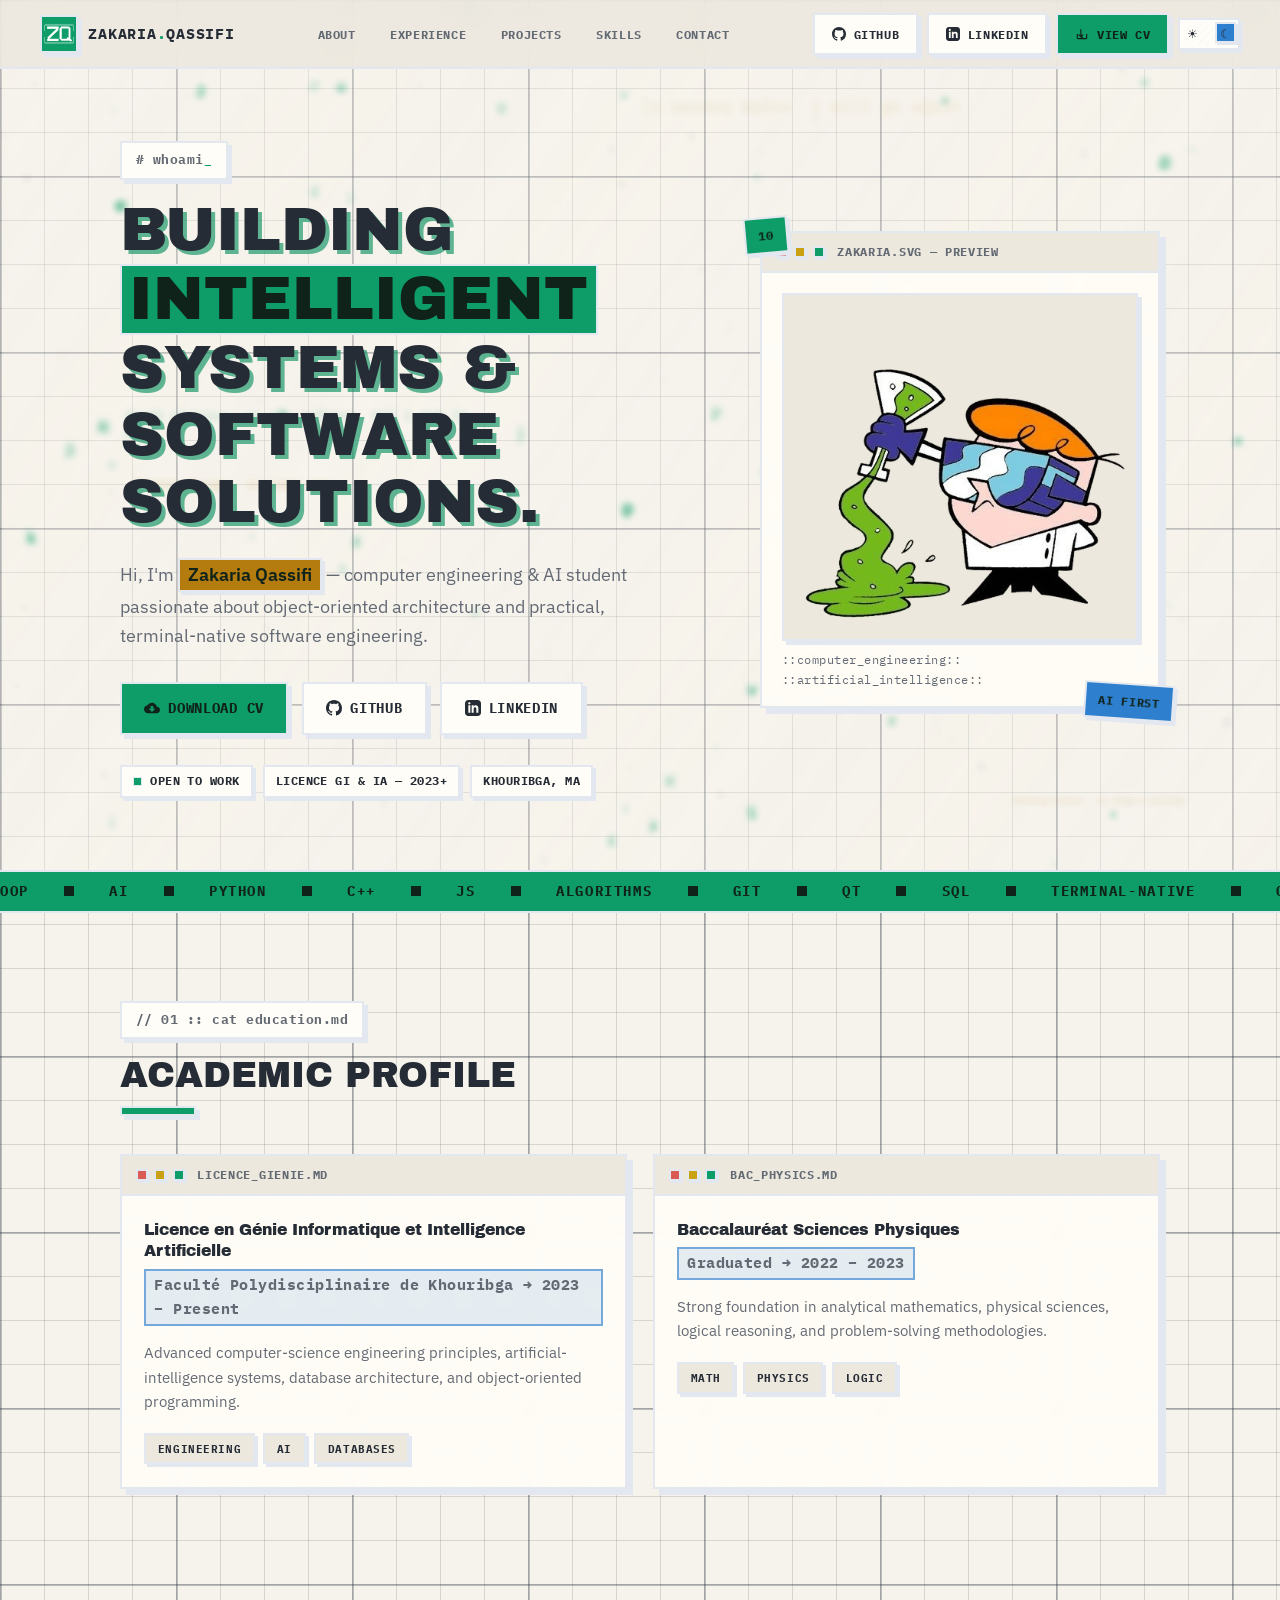
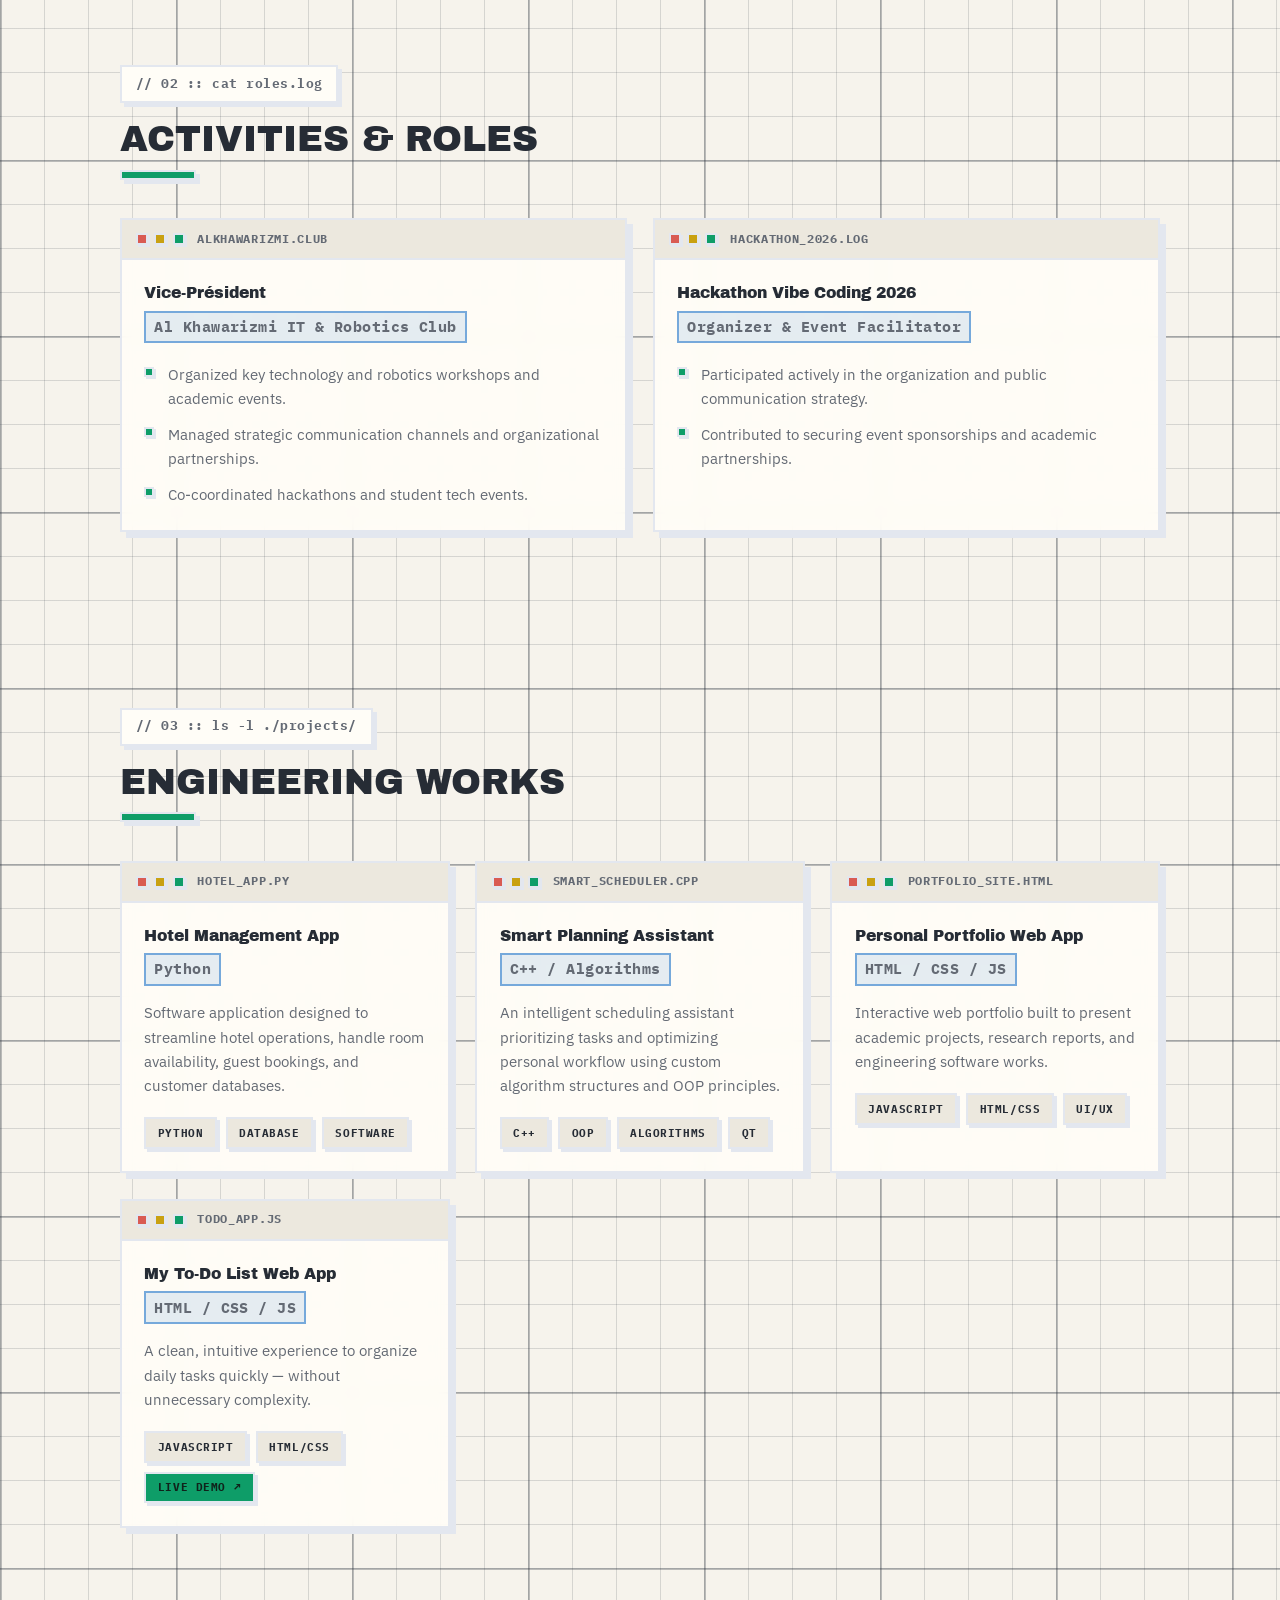
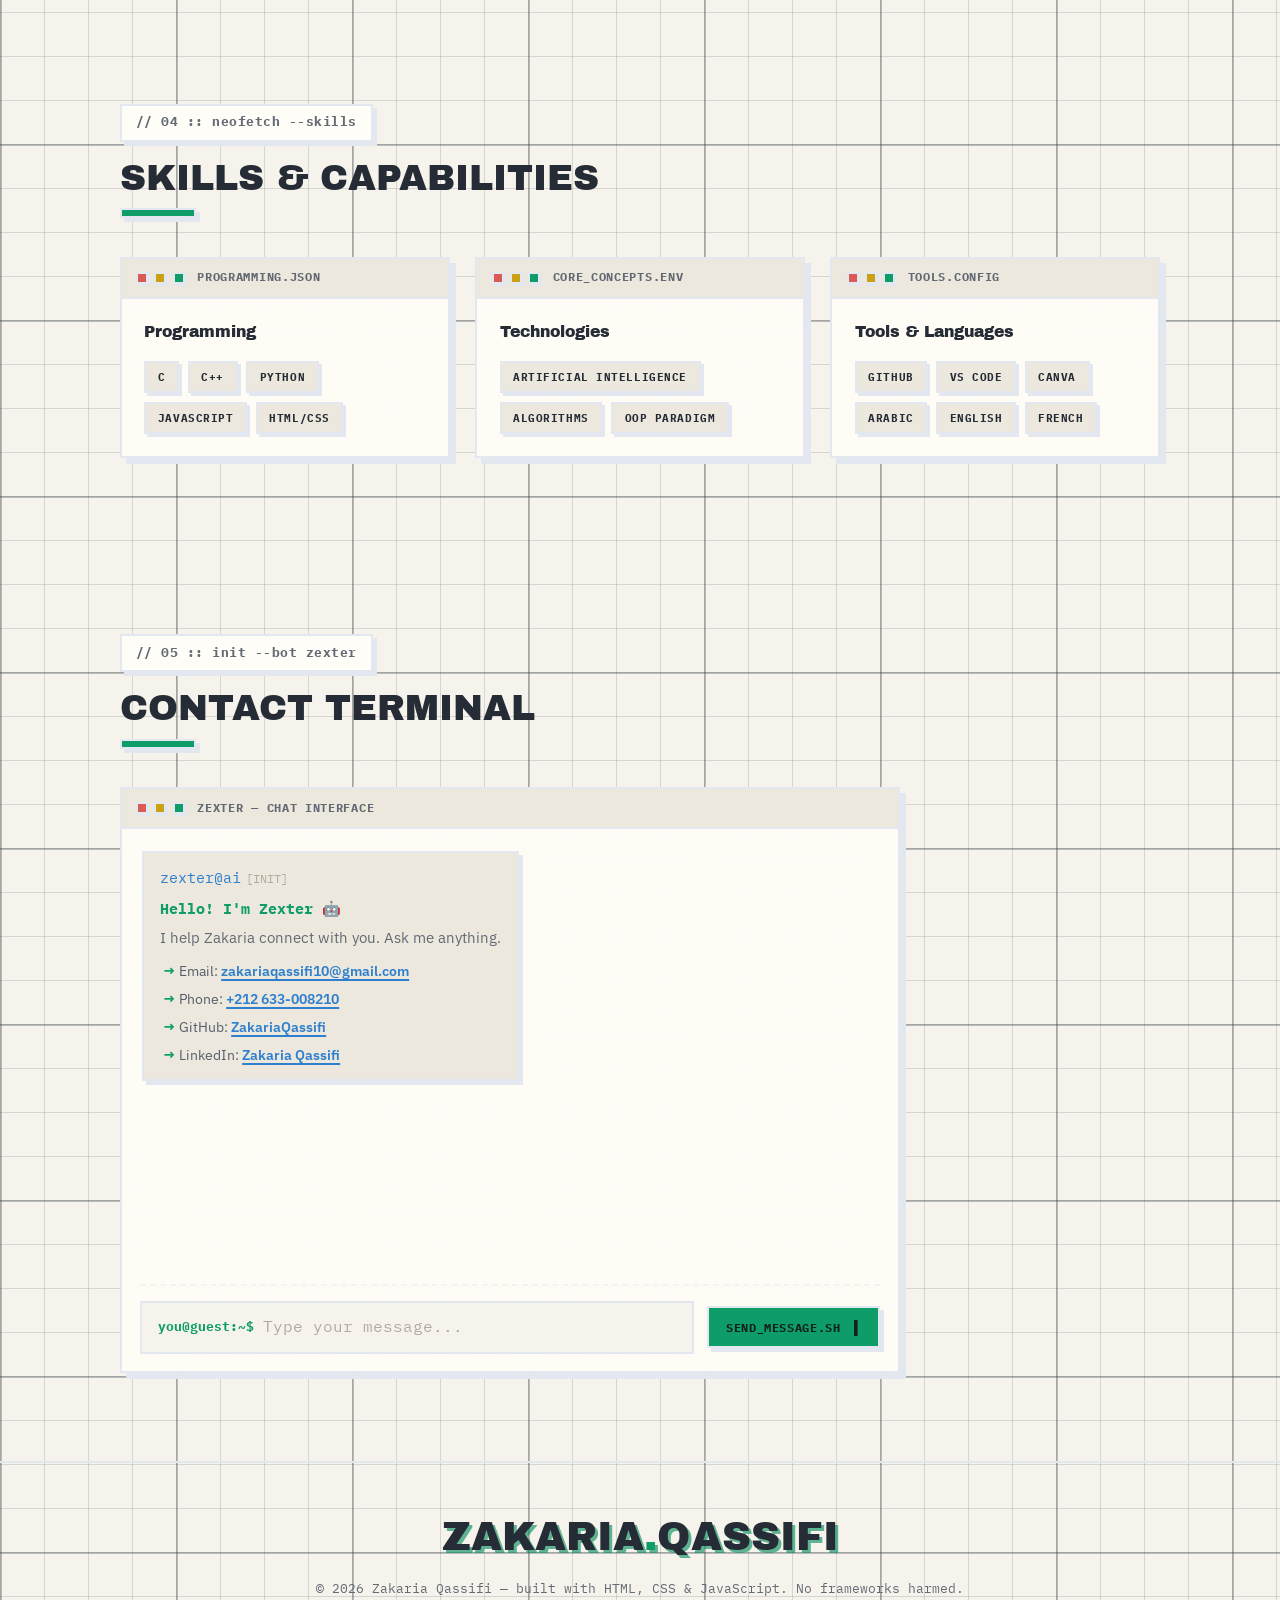
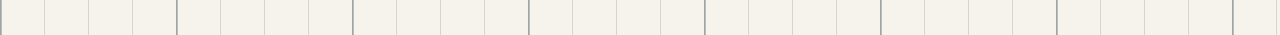
==== index.html @ 542e0a6d "adding my portfoliowebsite" ====
<!DOCTYPE html>
<html lang="en">
<head>
  <meta charset="UTF-8">
  <meta name="viewport" content="width=device-width, initial-scale=1.0">
  <title>Zakaria Qassifi | Portfolio</title>
  <meta name="description" content="Official portfolio of Zakaria Qassifi, Computer Engineering and Artificial Intelligence student. Explore projects, skills, and software solutions.">
  <meta name="keywords" content="Zakaria Qassifi, Zakaria Qassifi portfolio, Software Engineer Khouribga, AI Engineer Morocco">
  <meta name="author" content="Zakaria Qassifi">
  <meta property="og:title" content="Zakaria Qassifi | Portfolio">
  <meta property="og:description" content="Personal Portfolio of Zakaria Qassifi - Computer Engineering & AI">
  <meta property="og:type" content="website">

  <meta name="google-site-verification" content="wrl9LnjPeG0ZuHrEyC_FTb8FSvQhZhtLSdkt9wJUU6w"/>

  <link rel="preconnect" href="https://fonts.googleapis.com">
  <link rel="preconnect" href="https://fonts.gstatic.com" crossorigin>
  <link href="https://fonts.googleapis.com/css2?family=Archivo+Black&family=IBM+Plex+Mono:wght@400;500;700&family=IBM+Plex+Sans:wght@400;500;600&display=swap" rel="stylesheet">
  <link rel="stylesheet" href="styles.css">
  <link rel="icon" type="image/svg+xml" href="logo/ZQlogo.svg">
</head>
<body>

  <a class="skip-link" href="#main">Skip to content</a>

  <canvas id="particle-canvas" aria-hidden="true"></canvas>

  <!-- HEADER -->
  <header class="site-header">
    <a href="#" class="logo" aria-label="Zakaria Qassifi — back to top">
      <img src="logo/newZQ.png" alt="" class="logo-img">
      <span class="logo-text">ZAKARIA<span class="logo-dot">.</span>QASSIFI</span>
    </a>

    <nav class="site-nav" aria-label="Primary">
      <a href="#about">About</a>
      <a href="#experience">Experience</a>
      <a href="#projects">Projects</a>
      <a href="#skills">Skills</a>
      <a href="#contact">Contact</a>
    </nav>

    <div class="header-btns">
      <a href="https://github.com/ZakariaQassifi" target="_blank" rel="noopener" class="btn btn-outline">
        <svg width="14" height="14" fill="currentColor" viewBox="0 0 24 24" aria-hidden="true"><path d="M12 0C5.37 0 0 5.37 0 12c0 5.31 3.435 9.795 8.205 11.385.6.105.825-.255.825-.57 0-.285-.015-1.23-.015-2.235-3.015.555-3.795-.735-4.035-1.41-.135-.345-.72-1.41-1.23-1.695-.42-.225-1.02-.78-.015-.795.945-.015 1.62.87 1.845 1.23 1.08 1.815 2.805 1.305 3.495.99.105-.78.42-1.305.765-1.605-2.67-.3-5.46-1.335-5.46-5.925 0-1.305.465-2.385 1.23-3.225-.12-.3-.54-1.53.12-3.18 0 0 1.005-.315 3.3 1.23.96-.27 1.98-.405 3-.405s2.04.135 3 .405c2.295-1.56 3.3-1.23 3.3-1.23.66 1.65.24 2.88.12 3.18.765.84 1.23 1.905 1.23 3.225 0 4.605-2.805 5.625-5.475 5.925.435.375.81 1.095.81 2.22 0 1.605-.015 2.895-.015 3.3 0 .315.225.69.825.57A12.02 12.02 0 0024 12c0-6.63-5.37-12-12-12z"/></svg>
        GitHub
      </a>
      <a href="https://www.linkedin.com/in/zakaria-qassifi-87874b286/" target="_blank" rel="noopener" class="btn btn-outline">
        <svg width="14" height="14" fill="currentColor" viewBox="0 0 24 24" aria-hidden="true"><path d="M19 0h-14c-2.761 0-5 2.239-5 5v14c0 2.761 2.239 5 5 5h14c2.762 0 5-2.239 5-5v-14c0-2.761-2.238-5-5-5zm-11 19h-3v-11h3v11zm-1.5-12.268c-.966 0-1.75-.79-1.75-1.764s.784-1.764 1.75-1.764 1.75.79 1.75 1.764-.783 1.764-1.75 1.764zm13.5 12.268h-3v-5.604c0-3.368-4-3.113-4 0v5.604h-3v-11h3v1.765c1.396-2.586 7-2.777 7 2.476v6.759z"/></svg>
        LinkedIn
      </a>
      <button type="button" class="btn btn-accent" onclick="openCVModal(this)">
        <svg width="14" height="14" fill="currentColor" viewBox="0 0 24 24" aria-hidden="true"><path d="M12 16l2.5-2.5-1.42-1.41L11 14.17V4h-2v10.17l-2.08-2.08L5.5 13.5 10 18l2 2 2-2zm9-4h-2v7H5v-7H3v7c0 1.1.9 2 2 2h14c1.1 0 2-.9 2-2v-7z"/></svg>
        View CV
      </button>

      <div class="theme-switch-wrapper">
        <label class="theme-switch" for="checkbox">
          <span class="sr-only">Toggle light / dark theme</span>
          <input type="checkbox" id="checkbox" class="theme-switch-input">
          <span class="slider">
            <span class="slider-icon sun-icon" aria-hidden="true">☀</span>
            <span class="slider-icon moon-icon" aria-hidden="true">☾</span>
          </span>
        </label>
      </div>
    </div>
  </header>

  <main id="main">

    <!-- HERO -->
    <section class="hero reveal">
      <div class="hero-inner">
        <div class="hero-text">
          <p class="label cmd-prompt"># whoami<span class="label-cursor">_</span></p>
          <h1>
            Building <span class="hl-marker">intelligent</span> systems &amp; software solutions.
          </h1>
          <p class="hero-lead">
            Hi, I'm <strong class="name-sticker">Zakaria Qassifi</strong> — computer engineering &amp; AI student
            passionate about object-oriented architecture and practical, terminal-native
            software engineering.
          </p>

          <div class="hero-actions">
            <a href="https://drive.google.com/file/d/1d2JrkwEzrgoBTX2S1y0DBKIte9YKmWaO/view?usp=drive_link" target="_blank" rel="noopener" class="btn btn-accent btn-lg">
              <svg width="16" height="16" fill="currentColor" viewBox="0 0 24 24" aria-hidden="true"><path d="M19.35 10.04C18.67 6.59 15.64 4 12 4 9.11 4 6.6 5.64 5.35 8.04 2.34 8.36 0 10.91 0 14c0 3.31 2.69 6 6 6h13c2.76 0 5-2.24 5-5 0-2.64-2.05-4.78-4.65-4.96zM17 13l-5 5-5-5h3V9h4v4h3z"/></svg>
              Download CV
            </a>
            <a href="https://github.com/ZakariaQassifi" target="_blank" rel="noopener" class="btn btn-outline btn-lg">
              <svg width="16" height="16" fill="currentColor" viewBox="0 0 24 24" aria-hidden="true"><path d="M12 0C5.37 0 0 5.37 0 12c0 5.31 3.435 9.795 8.205 11.385.6.105.825-.255.825-.57 0-.285-.015-1.23-.015-2.235-3.015.555-3.795-.735-4.035-1.41-.135-.345-.72-1.41-1.23-1.695-.42-.225-1.02-.78-.015-.795.945-.015 1.62.87 1.845 1.23 1.08 1.815 2.805 1.305 3.495.99.105-.78.42-1.305.765-1.605-2.67-.3-5.46-1.335-5.46-5.925 0-1.305.465-2.385 1.23-3.225-.12-.3-.54-1.53.12-3.18 0 0 1.005-.315 3.3 1.23.96-.27 1.98-.405 3-.405s2.04.135 3 .405c2.295-1.56 3.3-1.23 3.3-1.23.66 1.65.24 2.88.12 3.18.765.84 1.23 1.905 1.23 3.225 0 4.605-2.805 5.625-5.475 5.925.435.375.81 1.095.81 2.22 0 1.605-.015 2.895-.015 3.3 0 .315.225.69.825.57A12.02 12.02 0 0024 12c0-6.63-5.37-12-12-12z"/></svg>
              GitHub
            </a>
            <a href="https://www.linkedin.com/in/zakaria-qassifi-87874b286/" target="_blank" rel="noopener" class="btn btn-outline btn-lg">
              <svg width="16" height="16" fill="currentColor" viewBox="0 0 24 24" aria-hidden="true"><path d="M19 0h-14c-2.761 0-5 2.239-5 5v14c0 2.761 2.239 5 5 5h14c2.762 0 5-2.239 5-5v-14c0-2.761-2.238-5-5-5zm-11 19h-3v-11h3v11zm-1.5-12.268c-.966 0-1.75-.79-1.75-1.764s.784-1.764 1.75-1.764 1.75.79 1.75 1.764-.783 1.764-1.75 1.764zm13.5 12.268h-3v-5.604c0-3.368-4-3.113-4 0v5.604h-3v-11h3v1.765c1.396-2.586 7-2.777 7 2.476v6.759z"/></svg>
              LinkedIn
            </a>
          </div>

          <ul class="hero-stats" aria-label="Quick facts">
            <li><span class="stat-dot" aria-hidden="true"></span> Open to work</li>
            <li>Licence GI &amp; IA — 2023+</li>
            <li>Khouribga, MA</li>
          </ul>
        </div>

        <div class="hero-visual">
          <figure class="terminal-window hero-portrait">
            <div class="terminal-head">
              <span class="dots" aria-hidden="true"><i class="dot dot-red"></i><i class="dot dot-yellow"></i><i class="dot dot-green"></i></span>
              <span class="window-title">zakaria.svg — preview</span>
            </div>
            <div class="terminal-body">
              <img src="pic/dexter.png" alt="Dexter cartoon avatar of Zakaria Qassifi" class="portrait">
              <figcaption class="portrait-meta">::computer_engineering::<br>::artificial_intelligence::</figcaption>
            </div>
            <span class="sticker sticker-green">10</span>
            <span class="sticker sticker-blue">AI FIRST</span>
          </figure>
        </div>
      </div>
    </section>

    <!-- MARQUEE -->
    <div class="marquee" aria-hidden="true">
      <div class="marquee-track">
        <span>OOP</span><i></i><span>AI</span><i></i><span>PYTHON</span><i></i><span>C++</span><i></i><span>JS</span><i></i><span>ALGORITHMS</span><i></i><span>GIT</span><i></i><span>QT</span><i></i><span>SQL</span><i></i><span>TERMINAL-NATIVE</span><i></i>
        <span>OOP</span><i></i><span>AI</span><i></i><span>PYTHON</span><i></i><span>C++</span><i></i><span>JS</span><i></i><span>ALGORITHMS</span><i></i><span>GIT</span><i></i><span>QT</span><i></i><span>SQL</span><i></i><span>TERMINAL-NATIVE</span><i></i>
      </div>
    </div>

    <!-- ABOUT / EDUCATION -->
    <section id="about" class="reveal">
      <div class="section-head">
        <p class="label cmd-prompt">// 01 :: cat education.md</p>
        <h2>Academic profile</h2>
      </div>

      <div class="grid grid-2">
        <article class="terminal-window card">
          <div class="terminal-head">
            <span class="dots" aria-hidden="true"><i class="dot dot-red"></i><i class="dot dot-yellow"></i><i class="dot dot-green"></i></span>
            <span class="window-title">licence_gienie.md</span>
          </div>
          <div class="terminal-body">
            <h3>Licence en Génie Informatique et Intelligence Artificielle</h3>
            <p class="meta-line">Faculté Polydisciplinaire de Khouribga → 2023 – Present</p>
            <p>Advanced computer-science engineering principles, artificial-intelligence systems, database architecture, and object-oriented programming.</p>
            <div class="tags">
              <span class="tag">Engineering</span>
              <span class="tag">AI</span>
              <span class="tag">Databases</span>
            </div>
          </div>
        </article>

        <article class="terminal-window card">
          <div class="terminal-head">
            <span class="dots" aria-hidden="true"><i class="dot dot-red"></i><i class="dot dot-yellow"></i><i class="dot dot-green"></i></span>
            <span class="window-title">bac_physics.md</span>
          </div>
          <div class="terminal-body">
            <h3>Baccalauréat Sciences Physiques</h3>
            <p class="meta-line">Graduated → 2022 – 2023</p>
            <p>Strong foundation in analytical mathematics, physical sciences, logical reasoning, and problem-solving methodologies.</p>
            <div class="tags">
              <span class="tag">Math</span>
              <span class="tag">Physics</span>
              <span class="tag">Logic</span>
            </div>
          </div>
        </article>
      </div>
    </section>

    <!-- EXPERIENCE -->
    <section id="experience" class="reveal">
      <div class="section-head">
        <p class="label cmd-prompt">// 02 :: cat roles.log</p>
        <h2>Activities &amp; roles</h2>
      </div>

      <div class="grid grid-2">
        <article class="terminal-window card">
          <div class="terminal-head">
            <span class="dots" aria-hidden="true"><i class="dot dot-red"></i><i class="dot dot-yellow"></i><i class="dot dot-green"></i></span>
            <span class="window-title">alkhawarizmi.club</span>
          </div>
          <div class="terminal-body">
            <h3>Vice-Président</h3>
            <p class="meta-line">Al Khawarizmi IT &amp; Robotics Club</p>
            <ul class="check-list">
              <li>Organized key technology and robotics workshops and academic events.</li>
              <li>Managed strategic communication channels and organizational partnerships.</li>
              <li>Co-coordinated hackathons and student tech events.</li>
            </ul>
          </div>
        </article>

        <article class="terminal-window card">
          <div class="terminal-head">
            <span class="dots" aria-hidden="true"><i class="dot dot-red"></i><i class="dot dot-yellow"></i><i class="dot dot-green"></i></span>
            <span class="window-title">hackathon_2026.log</span>
          </div>
          <div class="terminal-body">
            <h3>Hackathon Vibe Coding 2026</h3>
            <p class="meta-line">Organizer &amp; Event Facilitator</p>
            <ul class="check-list">
              <li>Participated actively in the organization and public communication strategy.</li>
              <li>Contributed to securing event sponsorships and academic partnerships.</li>
            </ul>
          </div>
        </article>
      </div>
    </section>

    <!-- PROJECTS -->
    <section id="projects" class="reveal">
      <div class="section-head">
        <p class="label cmd-prompt">// 03 :: ls -l ./projects/</p>
        <h2>Engineering works</h2>
      </div>

      <div class="grid grid-3">
        <article class="terminal-window card">
          <div class="terminal-head">
            <span class="dots" aria-hidden="true"><i class="dot dot-red"></i><i class="dot dot-yellow"></i><i class="dot dot-green"></i></span>
            <span class="window-title">hotel_app.py</span>
          </div>
          <div class="terminal-body">
            <h3>Hotel Management App</h3>
            <p class="meta-line">Python</p>
            <p>Software application designed to streamline hotel operations, handle room availability, guest bookings, and customer databases.</p>
            <div class="tags">
              <span class="tag">Python</span><span class="tag">Database</span><span class="tag">Software</span>
            </div>
          </div>
        </article>

        <article class="terminal-window card">
          <div class="terminal-head">
            <span class="dots" aria-hidden="true"><i class="dot dot-red"></i><i class="dot dot-yellow"></i><i class="dot dot-green"></i></span>
            <span class="window-title">smart_scheduler.cpp</span>
          </div>
          <div class="terminal-body">
            <h3>Smart Planning Assistant</h3>
            <p class="meta-line">C++ / Algorithms</p>
            <p>An intelligent scheduling assistant prioritizing tasks and optimizing personal workflow using custom algorithm structures and OOP principles.</p>
            <div class="tags">
              <span class="tag">C++</span><span class="tag">OOP</span><span class="tag">Algorithms</span><span class="tag">Qt</span>
            </div>
          </div>
        </article>

        <article class="terminal-window card">
          <div class="terminal-head">
            <span class="dots" aria-hidden="true"><i class="dot dot-red"></i><i class="dot dot-yellow"></i><i class="dot dot-green"></i></span>
            <span class="window-title">portfolio_site.html</span>
          </div>
          <div class="terminal-body">
            <h3>Personal Portfolio Web App</h3>
            <p class="meta-line">HTML / CSS / JS</p>
            <p>Interactive web portfolio built to present academic projects, research reports, and engineering software works.</p>
            <div class="tags">
              <span class="tag">JavaScript</span><span class="tag">HTML/CSS</span><span class="tag">UI/UX</span>
            </div>
          </div>
        </article>

        <article class="terminal-window card">
          <div class="terminal-head">
            <span class="dots" aria-hidden="true"><i class="dot dot-red"></i><i class="dot dot-yellow"></i><i class="dot dot-green"></i></span>
            <span class="window-title">todo_app.js</span>
          </div>
          <div class="terminal-body">
            <h3>My To-Do List Web App</h3>
            <p class="meta-line">HTML / CSS / JS</p>
            <p>A clean, intuitive experience to organize daily tasks quickly — without unnecessary complexity.</p>
            <div class="tags">
              <span class="tag">JavaScript</span>
              <span class="tag">HTML/CSS</span>
              <span class="tag tag-link"><a href="https://zakariaqassifi.github.io/my-To-Do-List/" target="_blank" rel="noopener" class="btn-live">Live demo ↗</a></span>
            </div>
          </div>
        </article>
      </div>
    </section>

    <!-- SKILLS -->
    <section id="skills" class="reveal">
      <div class="section-head">
        <p class="label cmd-prompt">// 04 :: neofetch --skills</p>
        <h2>Skills &amp; capabilities</h2>
      </div>

      <div class="grid grid-3">
        <article class="terminal-window card">
          <div class="terminal-head">
            <span class="dots" aria-hidden="true"><i class="dot dot-red"></i><i class="dot dot-yellow"></i><i class="dot dot-green"></i></span>
            <span class="window-title">programming.json</span>
          </div>
          <div class="terminal-body">
            <h3>Programming</h3>
            <div class="tags">
              <span class="tag">C</span><span class="tag">C++</span><span class="tag">Python</span><span class="tag">JavaScript</span><span class="tag">HTML/CSS</span>
            </div>
          </div>
        </article>

        <article class="terminal-window card">
          <div class="terminal-head">
            <span class="dots" aria-hidden="true"><i class="dot dot-red"></i><i class="dot dot-yellow"></i><i class="dot dot-green"></i></span>
            <span class="window-title">core_concepts.env</span>
          </div>
          <div class="terminal-body">
            <h3>Technologies</h3>
            <div class="tags">
              <span class="tag">Artificial Intelligence</span><span class="tag">Algorithms</span><span class="tag">OOP Paradigm</span>
            </div>
          </div>
        </article>

        <article class="terminal-window card">
          <div class="terminal-head">
            <span class="dots" aria-hidden="true"><i class="dot dot-red"></i><i class="dot dot-yellow"></i><i class="dot dot-green"></i></span>
            <span class="window-title">tools.config</span>
          </div>
          <div class="terminal-body">
            <h3>Tools &amp; Languages</h3>
            <div class="tags">
              <span class="tag">GitHub</span><span class="tag">VS Code</span><span class="tag">Canva</span><span class="tag">Arabic</span><span class="tag">English</span><span class="tag">French</span>
            </div>
          </div>
        </article>
      </div>
    </section>

    <!-- CONTACT / ZEXTER -->
    <section id="contact" class="reveal">
      <div class="section-head">
        <p class="label cmd-prompt">// 05 :: init --bot zexter</p>
        <h2>Contact terminal</h2>
      </div>

      <div class="terminal-window contact-terminal">
        <div class="terminal-head">
          <span class="dots" aria-hidden="true"><i class="dot dot-red"></i><i class="dot dot-yellow"></i><i class="dot dot-green"></i></span>
          <span class="window-title">zexter — chat interface</span>
        </div>

        <div class="terminal-body chat-wrapper">
          <div id="zexter-chat" class="chat-container" aria-live="polite">
            <div class="chat-message msg-bot">
              <p class="msg-head"><span class="msg-prefix">zexter@ai</span><span class="msg-time">[INIT]</span></p>
              <div class="msg-content">
                <p><strong class="term-user">Hello! I'm Zexter 🤖</strong></p>
                <p class="term-desc">I help Zakaria connect with you. Ask me anything.</p>
                <ul class="contact-quicklist">
                  <li><span aria-hidden="true">→</span> Email: <a href="mailto:zakariaqassifi10@gmail.com">zakariaqassifi10@gmail.com</a></li>
                  <li><span aria-hidden="true">→</span> Phone: <a href="tel:+212633008210">+212 633-008210</a></li>
                  <li><span aria-hidden="true">→</span> GitHub: <a href="https://github.com/ZakariaQassifi" target="_blank" rel="noopener">ZakariaQassifi</a></li>
                  <li><span aria-hidden="true">→</span> LinkedIn: <a href="https://www.linkedin.com/in/zakaria-qassifi-87874b286/" target="_blank" rel="noopener">Zakaria Qassifi</a></li>
                </ul>
              </div>
            </div>
          </div>

          <form id="zexter-form" class="chat-form" onsubmit="handleZexterMessage(event);">
            <div class="chat-input-wrap">
              <label class="chat-prompt" for="zexter-input">you@guest:~$</label>
              <input type="text" id="zexter-input" placeholder="Type your message..." autocomplete="off" required>
            </div>
            <button type="submit" class="btn btn-accent btn-send">send_message.sh<span class="caret">▌</span></button>
          </form>
        </div>
      </div>
    </section>
  </main>

  <!-- CV MODAL -->
  <div class="modal-overlay" id="cvModal" role="dialog" aria-modal="true" aria-labelledby="cvModalTitle">
    <div class="modal-slab">
      <div class="modal-head">
        <h3 id="cvModalTitle">Zakaria Qassifi — Curriculum Vitae</h3>
        <button type="button" class="modal-close" onclick="closeCVModal()" aria-label="Close preview">✕</button>
      </div>
      <div class="modal-body">
        <p>The full CV opens in Google Drive. You can preview it there or download the PDF.</p>
      </div>
      <div class="modal-foot">
        <button type="button" class="btn btn-outline" onclick="closeCVModal()">Close</button>
        <a href="https://drive.google.com/file/d/1d2JrkwEzrgoBTX2S1y0DBKIte9YKmWaO/view?usp=drive_link" target="_blank" rel="noopener" class="btn btn-accent">Download PDF</a>
      </div>
    </div>
  </div>

  <!-- FOOTER -->
  <footer class="site-footer">
    <p class="footer-wordmark" aria-hidden="true">ZAKARIA<span>.</span>QASSIFI</p>
    <p>© 2026 Zakaria Qassifi — built with HTML, CSS &amp; JavaScript. No frameworks harmed.</p>
  </footer>

  <script src="script.js"></script>
</body>
</html>
---- styles.css ----
/* ==========================================================
   ZAKARIA QASSIFI — portfolio
   Neo-brutalist system: ink borders, hard shadows, flat slabs
   ========================================================== */

/* ---------- TOKENS ---------- */
:root {
  --paper: #12161f;
  --panel-1: #1b2130;
  --panel-2: #161c28;
  --ink: #e3e7ef;
  --ink-dim: #455064;
  --text: #a6aeb9;
  --muted: #7e8896;
  --head: #eceef2;
  --green: #34d399;
  --blue: #60a5fa;
  --amber: #e8c268;
  --red: #f87171;
  --yellow: #fbd46d;
  --on-ink: #06301d;

  --grid-line: rgba(227, 231, 239, 0.14);
  --grid-major: rgba(227, 231, 239, 0.28);

  --line: var(--ink);
  --bw: 2px;
  --off: 6px;
  --off-sm: 4px;
  --hover-gain: 4px;

  --font-display: 'Archivo Black', sans-serif;
  --font-body: 'IBM Plex Sans', system-ui, sans-serif;
  --font-mono: 'IBM Plex Mono', ui-monospace, monospace;

  --shadow: var(--off) var(--off) 0 0 var(--line);
  --shadow-sm: var(--off-sm) var(--off-sm) 0 0 var(--line);
  --hover-shadow: calc(var(--off-sm) + var(--hover-gain)) calc(var(--off-sm) + var(--hover-gain)) 0 0 var(--line);
  --card-shadow-hover: calc(var(--off) + var(--hover-gain)) calc(var(--off) + var(--hover-gain)) 0 0 var(--line);

  --ease: cubic-bezier(0.33, 1.4, 0.5, 1);
  --blink-step: steps(2, start);
}

body.light-mode {
  --paper: #f6f3ec;
  --panel-1: #fffdf7;
  --panel-2: #ece8de;
  --ink: #2e3540;
  --ink-dim: #b0ab9f;
  --text: #565e6b;
  --muted: #646a74;
  --head: #262c35;
  --green: #0e9d68;
  --blue: #2e7fce;
  --amber: #b47c0e;
  --red: #d95b53;
  --yellow: #c9a112;
  --on-ink: #10231b;

  --grid-line: rgba(46, 53, 64, 0.16);
  --grid-major: rgba(46, 53, 64, 0.3);
}

@media (max-width: 640px) {
  :root {
    --off: 4px;
    --off-sm: 3px;
    --hover-gain: 3px;
  }
}

/* ---------- BASE ---------- */
*, *::before, *::after {
  box-sizing: border-box;
  margin: 0;
  padding: 0;
}

html {
  scroll-behavior: smooth;
  scroll-padding-top: 110px;
}

body {
  min-height: 100vh;
  background-color: var(--paper);
  /* brutalist blueprint paper: minor grid every 44px, major every 176px */
  background-image:
    linear-gradient(var(--grid-major) 2px, transparent 2px),
    linear-gradient(90deg, var(--grid-major) 2px, transparent 2px),
    linear-gradient(var(--grid-line) 1px, transparent 1px),
    linear-gradient(90deg, var(--grid-line) 1px, transparent 1px);
  background-size: 176px 176px, 176px 176px, 44px 44px, 44px 44px;
  background-attachment: local;
  color: var(--text);
  font-family: var(--font-body);
  line-height: 1.62;
  overflow-x: hidden;
  transition: background-color 0.3s, color 0.3s;
}

a { color: inherit; }
button, input { font: inherit; color: inherit; }
img { display: block; max-width: 100%; }
i { font-style: normal; }

::selection { background: var(--green); color: var(--on-ink); }

:focus-visible {
  outline: 3px solid var(--green);
  outline-offset: 3px;
}

.sr-only {
  position: absolute;
  width: 1px; height: 1px;
  padding: 0; margin: -1px;
  overflow: hidden;
  clip: rect(0 0 0 0);
  white-space: nowrap;
  border: 0;
}

.skip-link {
  position: fixed;
  left: 1rem;
  top: -100%;
  z-index: 300;
  padding: 0.7rem 1.1rem;
  background: var(--green);
  color: var(--on-ink);
  border: var(--bw) solid var(--line);
  box-shadow: var(--shadow-sm);
  font-family: var(--font-mono);
  font-size: 0.8rem;
  font-weight: 700;
  text-transform: uppercase;
  text-decoration: none;
  transition: top 0.2s;
}

.skip-link:focus { top: 1rem; }

#particle-canvas {
  position: fixed;
  inset: 0;
  width: 100%;
  height: 100%;
  z-index: 0;
  pointer-events: none;
  filter: blur(3px);
  opacity: 0.85;
}

.site-header, main, .site-footer { position: relative; z-index: 1; }

/* ---------- HEADER ---------- */
.site-header {
  position: sticky;
  top: 0;
  z-index: 100;
  display: flex;
  flex-wrap: wrap;
  align-items: center;
  justify-content: space-between;
  gap: 0.8rem 1.2rem;
  padding: 0.8rem clamp(1rem, 4vw, 2.5rem);
  background: color-mix(in srgb, var(--panel-2) 88%, transparent);
  backdrop-filter: blur(14px) saturate(1.1);
  -webkit-backdrop-filter: blur(14px) saturate(1.1);
  border-bottom: var(--bw) solid var(--line);
}

.logo {
  display: inline-flex;
  align-items: center;
  gap: 0.65rem;
  text-decoration: none;
}

.logo-img {
  width: 38px;
  height: 38px;
  object-fit: cover;
  border: var(--bw) solid var(--line);
  box-shadow: var(--shadow-sm);
  background: var(--green);
  transition: transform 0.15s var(--ease), box-shadow 0.15s var(--ease);
}

.logo:hover .logo-img {
  transform: translate(-2px, -2px);
  box-shadow: var(--hover-shadow);
}

.logo-text {
  font-family: var(--font-mono);
  font-size: 0.92rem;
  font-weight: 800;
  letter-spacing: 0.05em;
  color: var(--head);
}

.logo-dot { color: var(--green); }

.site-nav {
  display: flex;
  gap: 0.3rem;
}

.site-nav a {
  padding: 0.42rem 0.8rem;
  color: var(--muted);
  font-family: var(--font-mono);
  font-size: 0.78rem;
  font-weight: 700;
  letter-spacing: 0.05em;
  text-transform: uppercase;
  text-decoration: none;
  border: var(--bw) transparent solid;
  transition: color 0.15s, background 0.15s, border-color 0.15s, transform 0.15s var(--ease), box-shadow 0.15s var(--ease);
}

.site-nav a:hover,
.site-nav a:focus-visible {
  transform: translate(-2px, -2px);
  color: var(--on-ink);
  background: var(--green);
  border-color: var(--line);
  box-shadow: var(--shadow-sm);
}

.header-btns {
  display: flex;
  flex-wrap: wrap;
  align-items: center;
  gap: 0.55rem;
}

/* ---------- BUTTONS ---------- */
.btn {
  display: inline-flex;
  align-items: center;
  justify-content: center;
  gap: 0.5rem;
  padding: 0.55rem 1.05rem;
  border: var(--bw) solid var(--line);
  font-family: var(--font-mono);
  font-size: 0.78rem;
  font-weight: 700;
  letter-spacing: 0.05em;
  text-transform: uppercase;
  text-decoration: none;
  cursor: pointer;
  transition: transform 0.13s var(--ease), box-shadow 0.13s var(--ease), background 0.15s, color 0.15s;
}

.btn-outline {
  background: var(--panel-1);
  color: var(--head);
  box-shadow: var(--shadow-sm);
}

.btn-outline:hover {
  transform: translate(-2px, -2px);
  background: var(--green);
  color: var(--on-ink);
  box-shadow: var(--hover-shadow);
}

.btn-accent {
  background: var(--green);
  color: var(--on-ink);
  box-shadow: var(--shadow-sm);
}

.btn-accent:hover {
  transform: translate(-2px, -2px);
  background: var(--blue);
  color: var(--paper);
  box-shadow: var(--hover-shadow);
}

.btn:active {
  transform: translate(var(--off-sm), var(--off-sm));
  box-shadow: 0 0 0 0 var(--line);
}

.btn svg { flex-shrink: 0; }

.btn-lg {
  padding: 0.85rem 1.4rem;
  font-size: 0.85rem;
}

/* ---------- THEME SWITCH ---------- */
.theme-switch-wrapper { display: flex; }

.theme-switch {
  position: relative;
  display: block;
  width: 62px;
  height: 32px;
  cursor: pointer;
}

.theme-switch-input {
  position: absolute;
  opacity: 0;
  width: 1px;
  height: 1px;
  pointer-events: none;
}

.slider {
  position: absolute;
  inset: 0;
  display: block;
  background: var(--panel-1);
  border: var(--bw) solid var(--line);
  box-shadow: 3px 3px 0 0 var(--line);
  transition: background 0.2s, box-shadow 0.15s var(--ease);
}

.slider::after {
  content: "";
  position: absolute;
  inset: 3px 6px;
  background-image: repeating-linear-gradient(-45deg, color-mix(in srgb, var(--line) 20%, transparent) 0 1px, transparent 1px 6px);
}

.theme-switch:hover .slider { box-shadow: 4px 4px 0 0 var(--line); }

.slider::before {
  content: "";
  position: absolute;
  top: 2px;
  left: 2px;
  z-index: 1;
  width: 21px;
  height: 21px;
  background: var(--green);
  border: var(--bw) solid var(--line);
  box-shadow: 2px 2px 0 0 var(--line);
  transition: transform 0.3s var(--ease), background 0.2s;
}

.theme-switch-input:checked + .slider::before {
  transform: translateX(33px);
  background: var(--blue);
}

.theme-switch-input:focus-visible + .slider {
  outline: 3px solid var(--green);
  outline-offset: 3px;
}

.slider-icon {
  position: absolute;
  top: 50%;
  z-index: 2;
  font-size: 12px;
  line-height: 1;
  color: var(--head);
  transform: translateY(-50%);
  pointer-events: none;
}

.sun-icon { left: 7px; }
.moon-icon { right: 7px; }

/* ---------- LABELS & SECTION HEADS ---------- */
.label {
  font-family: var(--font-mono);
  font-size: 0.8rem;
  font-weight: 700;
  letter-spacing: 0.04em;
}

.cmd-prompt {
  display: inline-block;
  padding: 0.42rem 0.85rem;
  background: var(--panel-1);
  border: var(--bw) solid var(--line);
  box-shadow: var(--shadow-sm);
  color: var(--muted);
}

.label-cursor { color: var(--green); animation: blink 1s var(--blink-step) infinite; }

section {
  max-width: 1120px;
  margin: 0 auto;
  padding: 5.5rem clamp(1.25rem, 4vw, 2.5rem);
}

.section-head { margin-bottom: 2.4rem; }

.section-head h2 {
  margin-top: 1rem;
  font-family: var(--font-display);
  font-size: clamp(1.6rem, 3.2vw, 2.25rem);
  font-weight: 400;
  line-height: 1.14;
  text-transform: uppercase;
  color: var(--head);
}

.section-head h2::after {
  content: "";
  display: block;
  width: 76px;
  height: 10px;
  margin-top: 0.6rem;
  background: var(--green);
  border: var(--bw) solid var(--line);
  box-shadow: var(--off-sm) var(--off-sm) 0 0 var(--line);
}

/* ---------- HERO ---------- */
.hero {
  display: flex;
  align-items: center;
  min-height: 84vh;
  max-width: 1120px;
  margin: 0 auto;
  padding: 4.5rem clamp(1.25rem, 4vw, 2.5rem);
}

.hero-inner {
  display: grid;
  grid-template-columns: minmax(0, 1.15fr) minmax(0, 0.85fr);
  align-items: center;
  gap: clamp(2rem, 5vw, 4rem);
  width: 100%;
}

.hero h1 {
  margin: 1.1rem 0 1.4rem;
  font-family: var(--font-display);
  font-size: clamp(2.05rem, 5vw, 3.8rem);
  font-weight: 400;
  line-height: 1.1;
  text-transform: uppercase;
  color: var(--head);
  text-shadow: 4px 4px 0 color-mix(in srgb, var(--green) 60%, var(--grid-line));
}

.hl-marker {
  display: inline-block;
  padding: 0 0.12em;
  color: var(--on-ink);
  background: var(--green);
  border: var(--bw) solid var(--line);
  text-shadow: none;
}

.hero-lead {
  max-width: 54ch;
  font-size: clamp(1rem, 1.5vw, 1.12rem);
  color: var(--muted);
}

.name-sticker {
  display: inline-block;
  padding: 0.02em 0.45em;
  color: var(--on-ink);
  background: var(--amber);
  border: var(--bw) solid var(--line);
  box-shadow: 3px 3px 0 0 var(--line);
  font-weight: 600;
  white-space: nowrap;
}

.hero-actions {
  display: flex;
  flex-wrap: wrap;
  gap: 0.85rem;
  margin-top: 2rem;
}

.hero-stats {
  display: flex;
  flex-wrap: wrap;
  gap: 0.6rem;
  margin-top: 1.9rem;
  list-style: none;
}

.hero-stats li {
  display: inline-flex;
  align-items: center;
  gap: 0.5rem;
  padding: 0.3rem 0.7rem;
  border: var(--bw) solid var(--line);
  background: var(--panel-1);
  box-shadow: 3px 3px 0 0 var(--line);
  font-family: var(--font-mono);
  font-size: 0.72rem;
  font-weight: 700;
  letter-spacing: 0.04em;
  text-transform: uppercase;
  color: var(--head);
}

.stat-dot {
  width: 9px;
  height: 9px;
  background: var(--green);
  border: 1.5px solid var(--line);
  animation: blink 1.6s var(--blink-step) infinite;
}

/* hero portrait */
.hero-portrait {
  position: relative;
  max-width: 400px;
  margin-left: auto;
}

.hero-portrait .terminal-body { position: relative; padding: 1.25rem 1.25rem 0.75rem; }

.portrait {
  width: 100%;
  object-fit: cover;
  border: var(--bw) solid var(--line);
  box-shadow: var(--shadow-sm);
  background: var(--panel-2);
}

.portrait-meta {
  padding: 0.55rem 0 0.3rem;
  font-family: var(--font-mono);
  font-size: 0.72rem;
  line-height: 1.7;
  color: var(--muted);
  letter-spacing: 0.04em;
}

.sticker {
  position: absolute;
  z-index: 2;
  padding: 0.4rem 0.75rem;
  border: var(--bw) solid var(--line);
  box-shadow: 3px 3px 0 0 var(--line);
  font-family: var(--font-mono);
  font-size: 0.78rem;
  font-weight: 800;
  letter-spacing: 0.06em;
  text-transform: uppercase;
}

.sticker-green {
  top: -16px;
  left: -18px;
  background: var(--green);
  color: var(--on-ink);
  transform: rotate(-5deg);
}

.sticker-blue {
  bottom: -14px;
  right: -16px;
  background: var(--blue);
  color: var(--on-ink);
  transform: rotate(4deg);
}

/* ---------- MARQUEE ---------- */
.marquee {
  overflow: hidden;
  border-top: var(--bw) solid var(--line);
  border-bottom: var(--bw) solid var(--line);
  background: var(--green);
  user-select: none;
}

.marquee-track {
  display: flex;
  align-items: center;
  gap: 2.2rem;
  width: max-content;
  padding: 0.55rem 1.1rem 0.55rem 0;
  animation: scroll 22s linear infinite;
}

.marquee:hover .marquee-track { animation-play-state: paused; }

.marquee-track span {
  font-family: var(--font-mono);
  font-size: 0.85rem;
  font-weight: 800;
  letter-spacing: 0.12em;
  text-transform: uppercase;
  color: var(--on-ink);
  white-space: nowrap;
}

.marquee-track i {
  width: 10px;
  height: 10px;
  background: var(--on-ink);
}

@keyframes scroll {
  from { transform: translateX(0); }
  to { transform: translateX(calc(-50% - 1.1rem)); }
}

/* ---------- TERMINAL WINDOWS / CARDS ---------- */
.grid {
  display: grid;
  gap: 1.6rem;
}

.grid-2 { grid-template-columns: repeat(auto-fit, minmax(min(100%, 300px), 1fr)); }
.grid-3 { grid-template-columns: repeat(auto-fit, minmax(min(100%, 260px), 1fr)); }

.terminal-window {
  background: color-mix(in srgb, var(--panel-1) 92%, transparent);
  backdrop-filter: blur(8px);
  -webkit-backdrop-filter: blur(8px);
  border: var(--bw) solid var(--line);
  box-shadow: var(--shadow);
}

.card {
  transition: transform 0.22s var(--ease), box-shadow 0.22s var(--ease);
}

.card:hover {
  transform: translate(-3px, -3px);
  box-shadow: var(--card-shadow-hover);
}

.terminal-head {
  display: flex;
  align-items: center;
  gap: 0.8rem;
  padding: 0.6rem 0.9rem;
  background: var(--panel-2);
  border-bottom: var(--bw) solid var(--line);
}

.dots { display: flex; gap: 0.38rem; }

.dot {
  display: block;
  width: 12px;
  height: 12px;
  border: var(--bw) solid var(--line);
  box-shadow: 2px 2px 0 0 var(--line);
}

.dot-red { background: var(--red); }
.dot-yellow { background: var(--yellow); }
.dot-green { background: var(--green); }

.window-title {
  overflow: hidden;
  font-family: var(--font-mono);
  font-size: 0.72rem;
  font-weight: 700;
  letter-spacing: 0.06em;
  text-transform: uppercase;
  color: var(--muted);
  text-overflow: ellipsis;
  white-space: nowrap;
}

.terminal-body { padding: 1.4rem; }

.terminal-body h3 {
  margin-bottom: 0.4rem;
  font-family: var(--font-display);
  font-size: 0.98rem;
  font-weight: 400;
  line-height: 1.4;
  color: var(--head);
}

.meta-line {
  display: inline-block;
  margin-bottom: 0.95rem;
  padding: 0.14rem 0.5rem;
  border: var(--bw) solid color-mix(in srgb, var(--blue) 60%, var(--line));
  background: color-mix(in srgb, var(--blue) 12%, transparent);
  font-family: var(--font-mono);
  font-size: 0.74rem;
  font-weight: 700;
  letter-spacing: 0.03em;
  color: var(--blue);
}

.terminal-body p { font-size: 0.94rem; color: var(--muted); }

.check-list {
  display: grid;
  gap: 0.75rem;
  margin-top: 0.25rem;
  list-style: none;
}

.check-list li {
  position: relative;
  padding-left: 1.5rem;
  font-size: 0.93rem;
  color: var(--muted);
}

.check-list li::before {
  content: "";
  position: absolute;
  top: 0.3em;
  left: 0;
  width: 10px;
  height: 10px;
  background: var(--green);
  border: var(--bw) solid var(--line);
  box-shadow: 2px 2px 0 0 var(--line);
}

/* ---------- TAGS ---------- */
.tags {
  display: flex;
  flex-wrap: wrap;
  gap: 0.55rem;
  margin-top: 1.15rem;
}

.tag {
  padding: 0.3rem 0.72rem;
  border: var(--bw) solid var(--line);
  background: var(--panel-2);
  box-shadow: 3px 3px 0 0 var(--line);
  font-family: var(--font-mono);
  font-size: 0.7rem;
  font-weight: 700;
  letter-spacing: 0.05em;
  text-transform: uppercase;
  color: var(--head);
}

.tag-link { padding: 0; background: var(--green); }

.tag-link .btn-live {
  display: inline-block;
  padding: 0.3rem 0.72rem;
  color: var(--on-ink);
  font-family: var(--font-mono);
  font-size: 0.7rem;
  font-weight: 800;
  letter-spacing: 0.05em;
  text-transform: uppercase;
  text-decoration: none;
  transition: transform 0.15s var(--ease), box-shadow 0.15s var(--ease);
}

.tag-link .btn-live:focus-visible {
  outline: 3px solid var(--ink);
  outline-offset: 3px;
}

.tag-link .btn-live:hover {
  transform: translate(-2px, -2px);
  box-shadow: 3px 3px 0 0 var(--line);
}

/* ---------- CONTACT / CHAT ---------- */
.contact-terminal { max-width: 780px; }

.chat-wrapper {
  display: flex;
  flex-direction: column;
  gap: 1.1rem;
  padding: 1.1rem;
}

.chat-container {
  display: flex;
  flex-direction: column;
  gap: 0.9rem;
  height: min(420px, 58vh);
  overflow-y: auto;
  padding: 0.3rem 0.4rem 0.3rem 0.15rem;
  scrollbar-width: thin;
  scrollbar-color: var(--line) transparent;
}

.chat-container::-webkit-scrollbar { width: 10px; }
.chat-container::-webkit-scrollbar-track { background: transparent; }

.chat-container::-webkit-scrollbar-thumb {
  background: var(--ink-dim);
  border: 2px solid var(--panel-1);
}

.chat-message {
  max-width: 90%;
  padding: 0.8rem 1rem;
  background: var(--panel-2);
  border: var(--bw) solid var(--line);
  box-shadow: var(--shadow-sm);
  font-family: var(--font-mono);
  font-size: 0.84rem;
  line-height: 1.6;
  animation: pop-in 0.25s var(--ease) both;
}

.msg-bot { align-self: flex-start; }

.msg-user {
  align-self: flex-end;
  background: color-mix(in srgb, var(--green) 14%, var(--panel-1));
  border-color: color-mix(in srgb, var(--green) 65%, var(--line));
  box-shadow: var(--off-sm) var(--off-sm) 0 0 var(--green);
}

.msg-head { margin: 0; }

.msg-prefix { color: var(--blue); }

.msg-time { margin-left: 0.3rem; font-size: 0.72rem; color: var(--ink-dim); }

.msg-content {
  margin-top: 0.4rem;
  font-family: var(--font-body);
  font-size: 0.94rem;
  color: var(--text);
  overflow-wrap: anywhere;
}

.msg-content p + p { margin-top: 0.35rem; }

.term-user { color: var(--green); font-family: var(--font-mono); }
.term-desc { color: var(--muted); }

.contact-quicklist {
  display: grid;
  gap: 0.3rem;
  margin: 0.55rem 0 0 0.2rem;
  list-style: none;
}

.contact-quicklist li { font-size: 0.9rem; }
.contact-quicklist span { color: var(--green); font-weight: 800; }

.msg-content a {
  color: var(--blue);
  font-weight: 600;
  text-decoration: underline;
  text-decoration-thickness: 2px;
  text-underline-offset: 3px;
}

.msg-content a:hover { color: var(--green); }

.chat-form {
  display: flex;
  flex-wrap: wrap;
  align-items: center;
  gap: 0.8rem;
  padding-top: 0.9rem;
  border-top: var(--bw) dashed color-mix(in srgb, var(--line) 40%, transparent);
}

.chat-input-wrap {
  display: flex;
  flex: 1;
  align-items: center;
  gap: 0.6rem;
  min-width: 230px;
  padding: 0.72rem 1rem;
  background: var(--paper);
  border: var(--bw) solid var(--line);
  transition: transform 0.15s var(--ease), box-shadow 0.15s var(--ease), border-color 0.15s;
}

.chat-input-wrap:focus-within {
  transform: translate(-2px, -2px);
  border-color: var(--green);
  box-shadow: var(--shadow-sm);
}

.chat-prompt {
  font-family: var(--font-mono);
  font-size: 0.82rem;
  font-weight: 700;
  color: var(--green);
}

#zexter-input {
  flex: 1;
  min-width: 0;
  border: 0;
  background: transparent;
  font-family: var(--font-mono);
  font-size: 16px;
  color: var(--head);
  outline: none;
}

#zexter-input::placeholder { color: var(--ink-dim); }

.btn-send { flex-shrink: 0; }

.caret {
  margin-left: 0.35rem;
  animation: blink 1s var(--blink-step) infinite;
}

/* ---------- MODAL ---------- */
.modal-overlay {
  position: fixed;
  inset: 0;
  z-index: 200;
  display: flex;
  align-items: center;
  justify-content: center;
  padding: 1.25rem;
  background: rgba(2, 4, 10, 0.78);
  opacity: 0;
  visibility: hidden;
  transition: opacity 0.18s, visibility 0.18s;
}

body.light-mode .modal-overlay { background: rgba(16, 20, 28, 0.5); }

.modal-overlay.active {
  opacity: 1;
  visibility: visible;
}

.modal-slab {
  width: min(500px, 100%);
  background: var(--panel-1);
  border: var(--bw) solid var(--line);
  box-shadow: 8px 8px 0 0 var(--green);
  transform: translateY(16px);
  transition: transform 0.22s var(--ease);
}

.modal-overlay.active .modal-slab { transform: none; }

.modal-head {
  display: flex;
  align-items: center;
  justify-content: space-between;
  gap: 1rem;
  padding: 1.1rem 1.3rem;
  background: var(--panel-2);
  border-bottom: var(--bw) solid var(--line);
}

.modal-head h3 {
  padding: 0.3rem 0.7rem;
  background: var(--green);
  color: var(--on-ink);
  border: var(--bw) solid var(--line);
  box-shadow: 3px 3px 0 0 var(--line);
  font-family: var(--font-mono);
  font-size: 0.82rem;
  font-weight: 700;
  text-transform: uppercase;
}

.modal-close {
  flex-shrink: 0;
  width: 36px;
  height: 36px;
  background: var(--panel-1);
  color: var(--head);
  border: var(--bw) solid var(--line);
  box-shadow: var(--shadow-sm);
  font-family: var(--font-mono);
  font-size: 0.95rem;
  font-weight: 700;
  cursor: pointer;
  transition: transform 0.15s var(--ease), box-shadow 0.15s var(--ease), background 0.15s;
}

.modal-close:hover {
  transform: translate(-2px, -2px);
  background: var(--red);
  color: var(--on-ink);
  box-shadow: var(--hover-shadow);
}

.modal-close:active {
  transform: translate(var(--off-sm), var(--off-sm));
  box-shadow: 0 0 0 0 var(--line);
}

.modal-body { padding: 1.3rem; font-family: var(--font-mono); font-size: 0.88rem; color: var(--muted); }

.modal-foot {
  display: flex;
  justify-content: flex-end;
  gap: 0.8rem;
  padding: 1.1rem 1.3rem;
  border-top: var(--bw) solid var(--line);
  background: var(--panel-2);
}

/* ---------- FOOTER ---------- */
.site-footer {
  padding: 2.6rem 1.5rem 2.2rem;
  border-top: var(--bw) solid var(--line);
  text-align: center;
}

.footer-wordmark {
  margin-bottom: 0.6rem;
  font-family: var(--font-display);
  font-size: clamp(1.4rem, 5vw, 2.5rem);
  font-weight: 400;
  text-transform: uppercase;
  color: var(--head);
  text-shadow: 3px 3px 0 color-mix(in srgb, var(--green) 60%, var(--grid-line));
}

.footer-wordmark span { color: var(--green); }

.site-footer p:last-child {
  font-family: var(--font-mono);
  font-size: 0.8rem;
  color: var(--muted);
}

/* ---------- REVEAL & KEYFRAMES ---------- */
.reveal {
  opacity: 0;
  transform: translateY(26px);
  transition: opacity 0.55s var(--ease), transform 0.55s var(--ease);
}

.reveal.visible {
  opacity: 1;
  transform: none;
}

@keyframes pop-in {
  from { opacity: 0; transform: translateY(10px); }
  to { opacity: 1; transform: none; }
}

@keyframes blink {
  50% { opacity: 0; }
}

/* ---------- RESPONSIVE ---------- */
@media (max-width: 960px) {
  .hero {
    min-height: auto;
    padding-top: 3.5rem;
  }

  .hero-inner {
    grid-template-columns: 1fr;
  }

  .hero-portrait {
    margin: 0 auto;
  }
}

@media (max-width: 900px) {
  .site-nav {
    order: 3;
    width: 100%;
    overflow-x: auto;
    scrollbar-width: none;
  }

  .site-nav::-webkit-scrollbar { display: none; }
}

@media (max-width: 640px) {
  section { padding: 4rem 1.25rem; }

  .site-header { gap: 0.6rem; }

  .logo-text { display: none; }

  .header-btns { width: 100%; justify-content: space-between; }

  .header-btns .btn {
    flex: 1;
    padding: 0.5rem 0.4rem;
    font-size: 0.66rem;
  }

  .hero h1 { font-size: clamp(2rem, 9vw, 2.7rem); text-shadow: 3px 3px 0 color-mix(in srgb, var(--green) 70%, var(--line)); }

  .hero-actions .btn-lg {
    flex: 1 1 100%;
    justify-content: center;
  }

  .hero-stats li { flex: 1 1 auto; justify-content: center; }

  .chat-message { max-width: 97%; }

  .chat-input-wrap { min-width: 100%; }

  .btn-send { width: 100%; }

  .sticker { font-size: 0.66rem; padding: 0.3rem 0.55rem; }
}

/* ---------- REDUCED MOTION ---------- */
@media (prefers-reduced-motion: reduce) {
  *, *::before, *::after {
    transition-duration: 0.01ms !important;
    animation-duration: 0.01ms !important;
    animation-iteration-count: 1 !important;
    scroll-behavior: auto !important;
  }

  .marquee-track { animation: none; width: 100%; overflow-x: auto; }

  .reveal {
    opacity: 1;
    transform: none;
  }
}
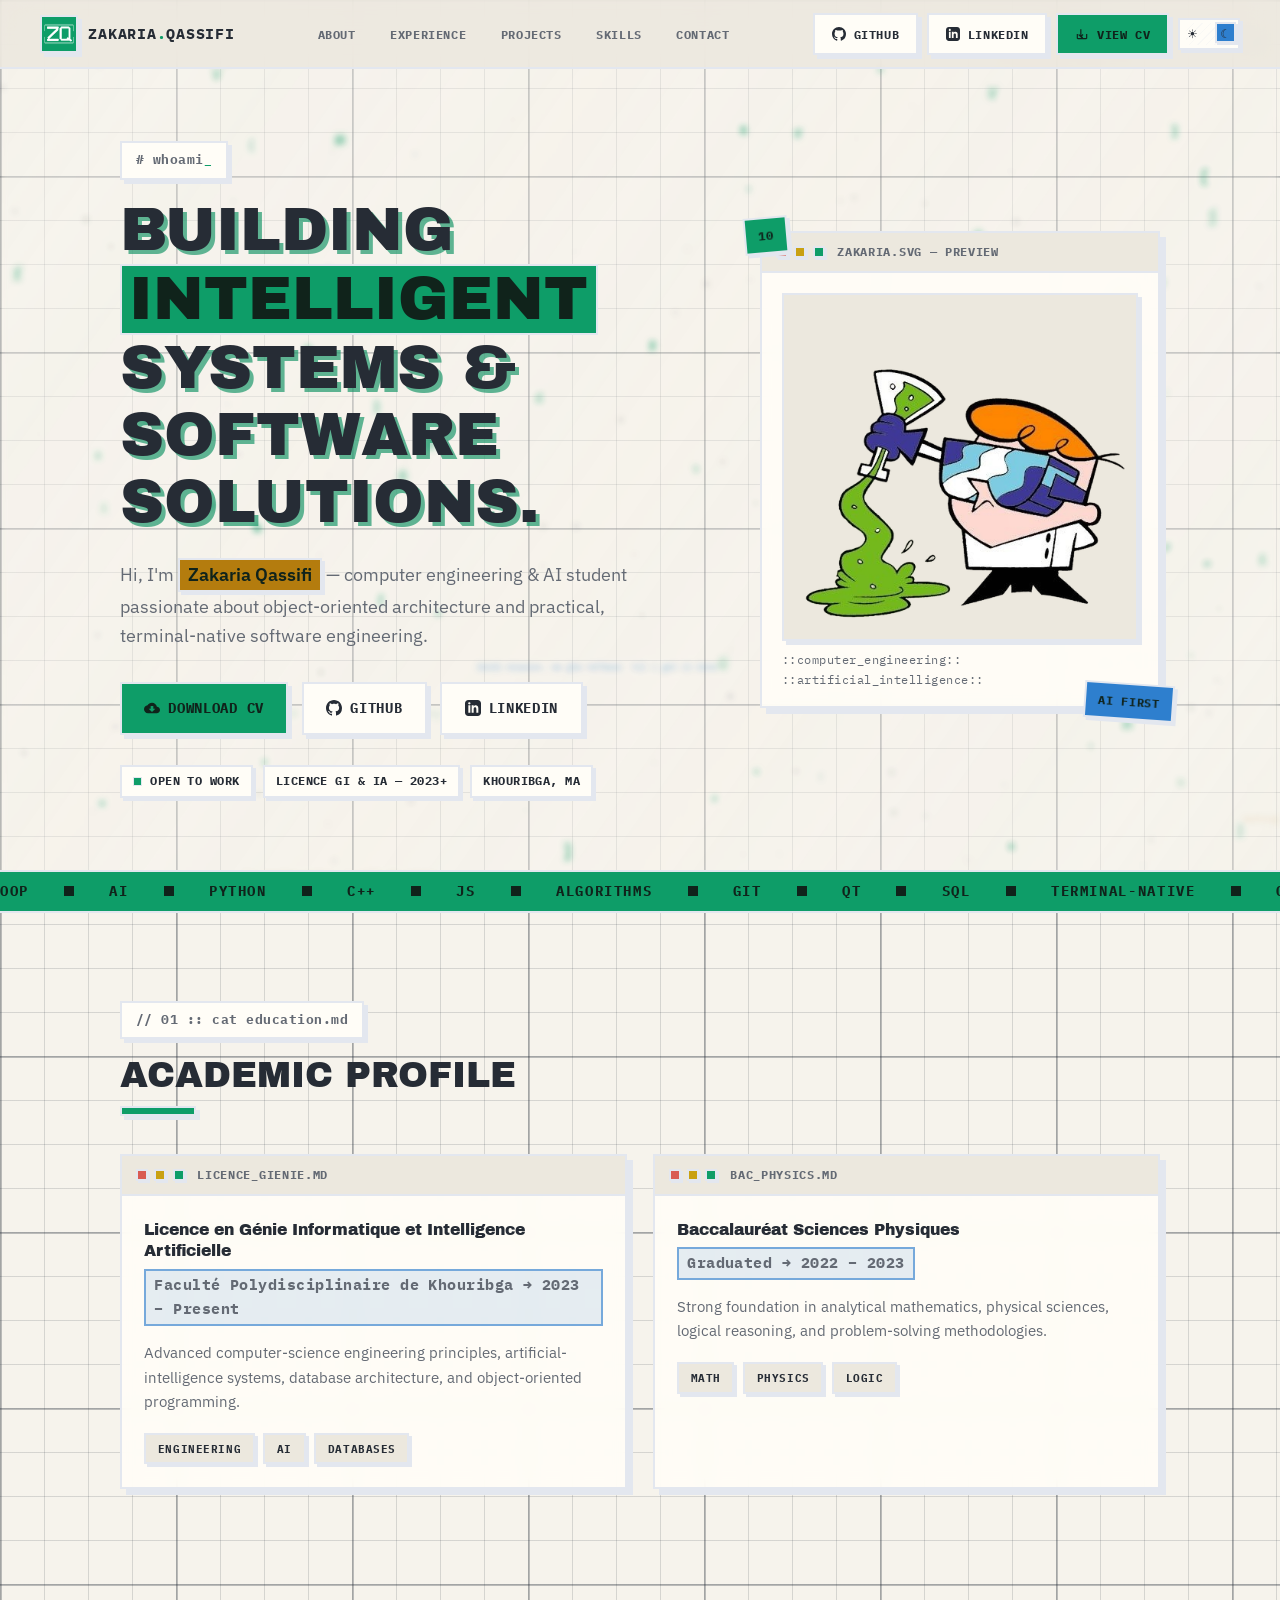
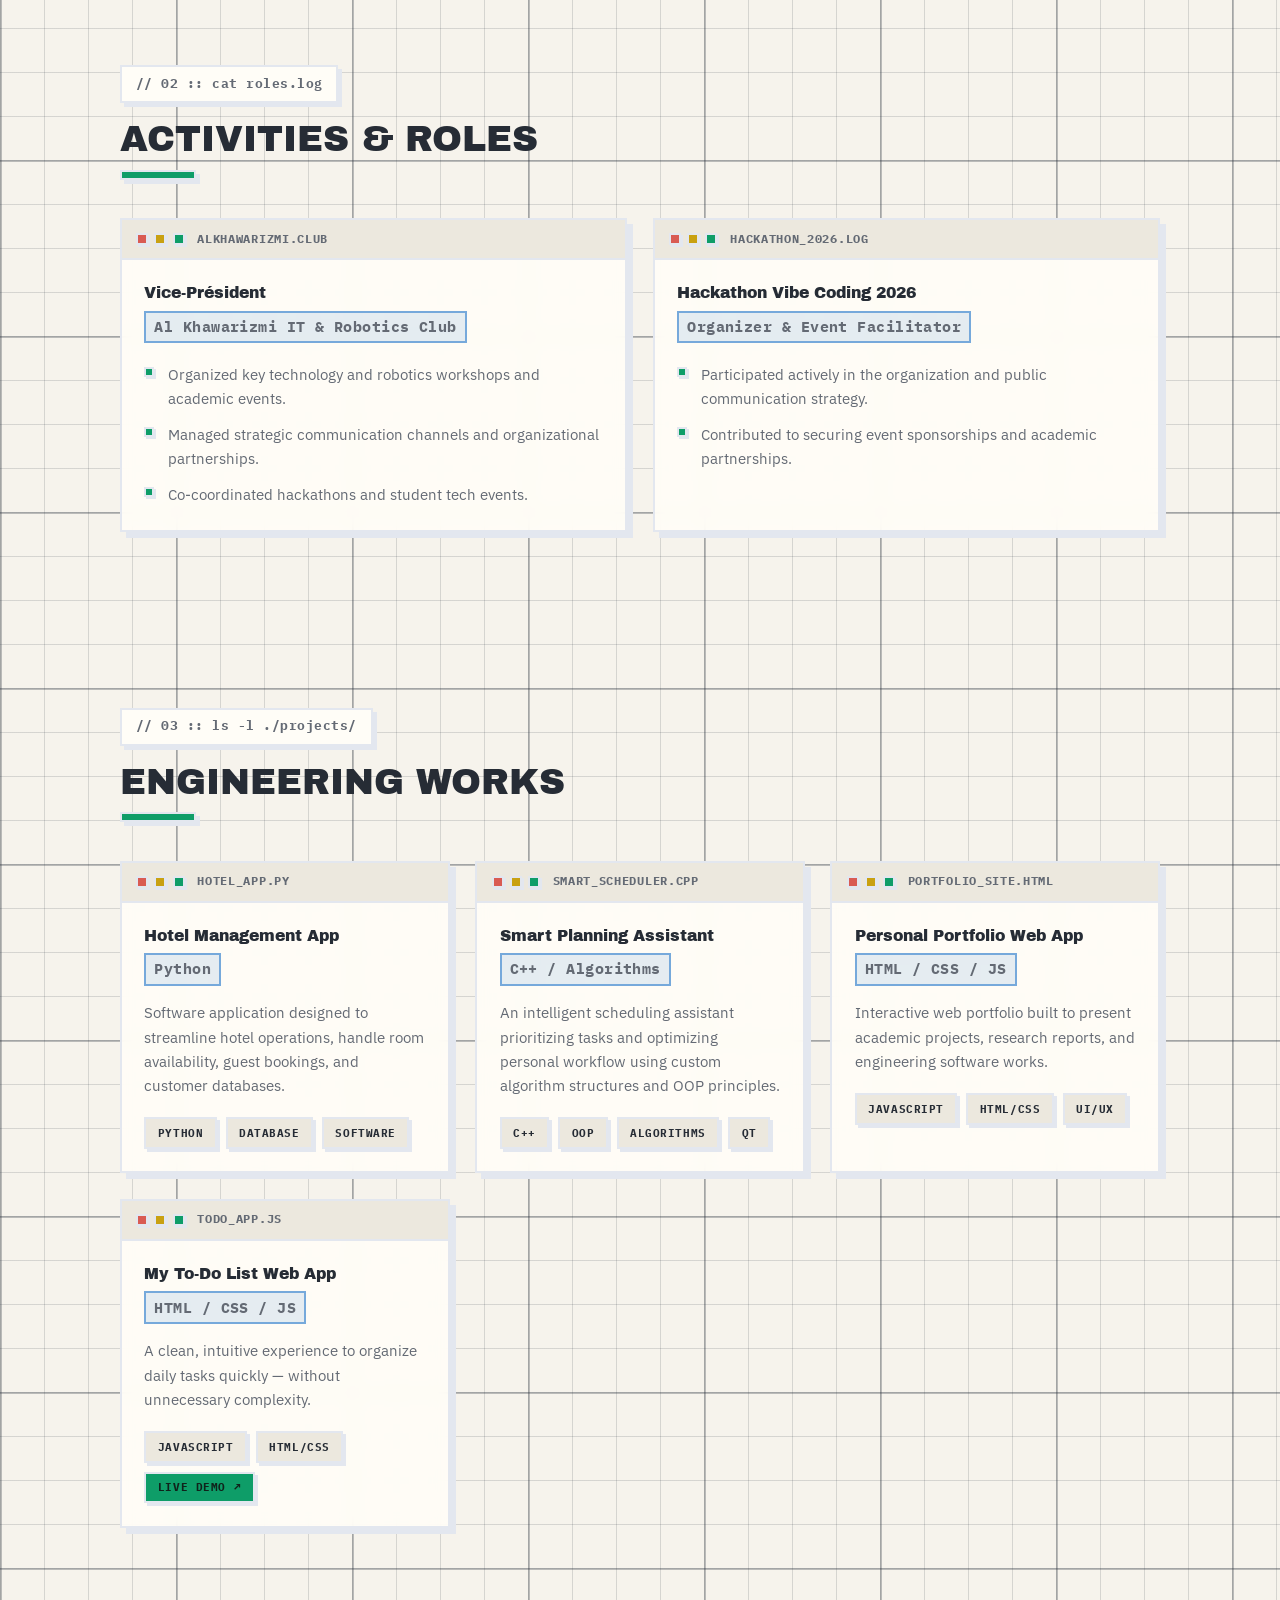
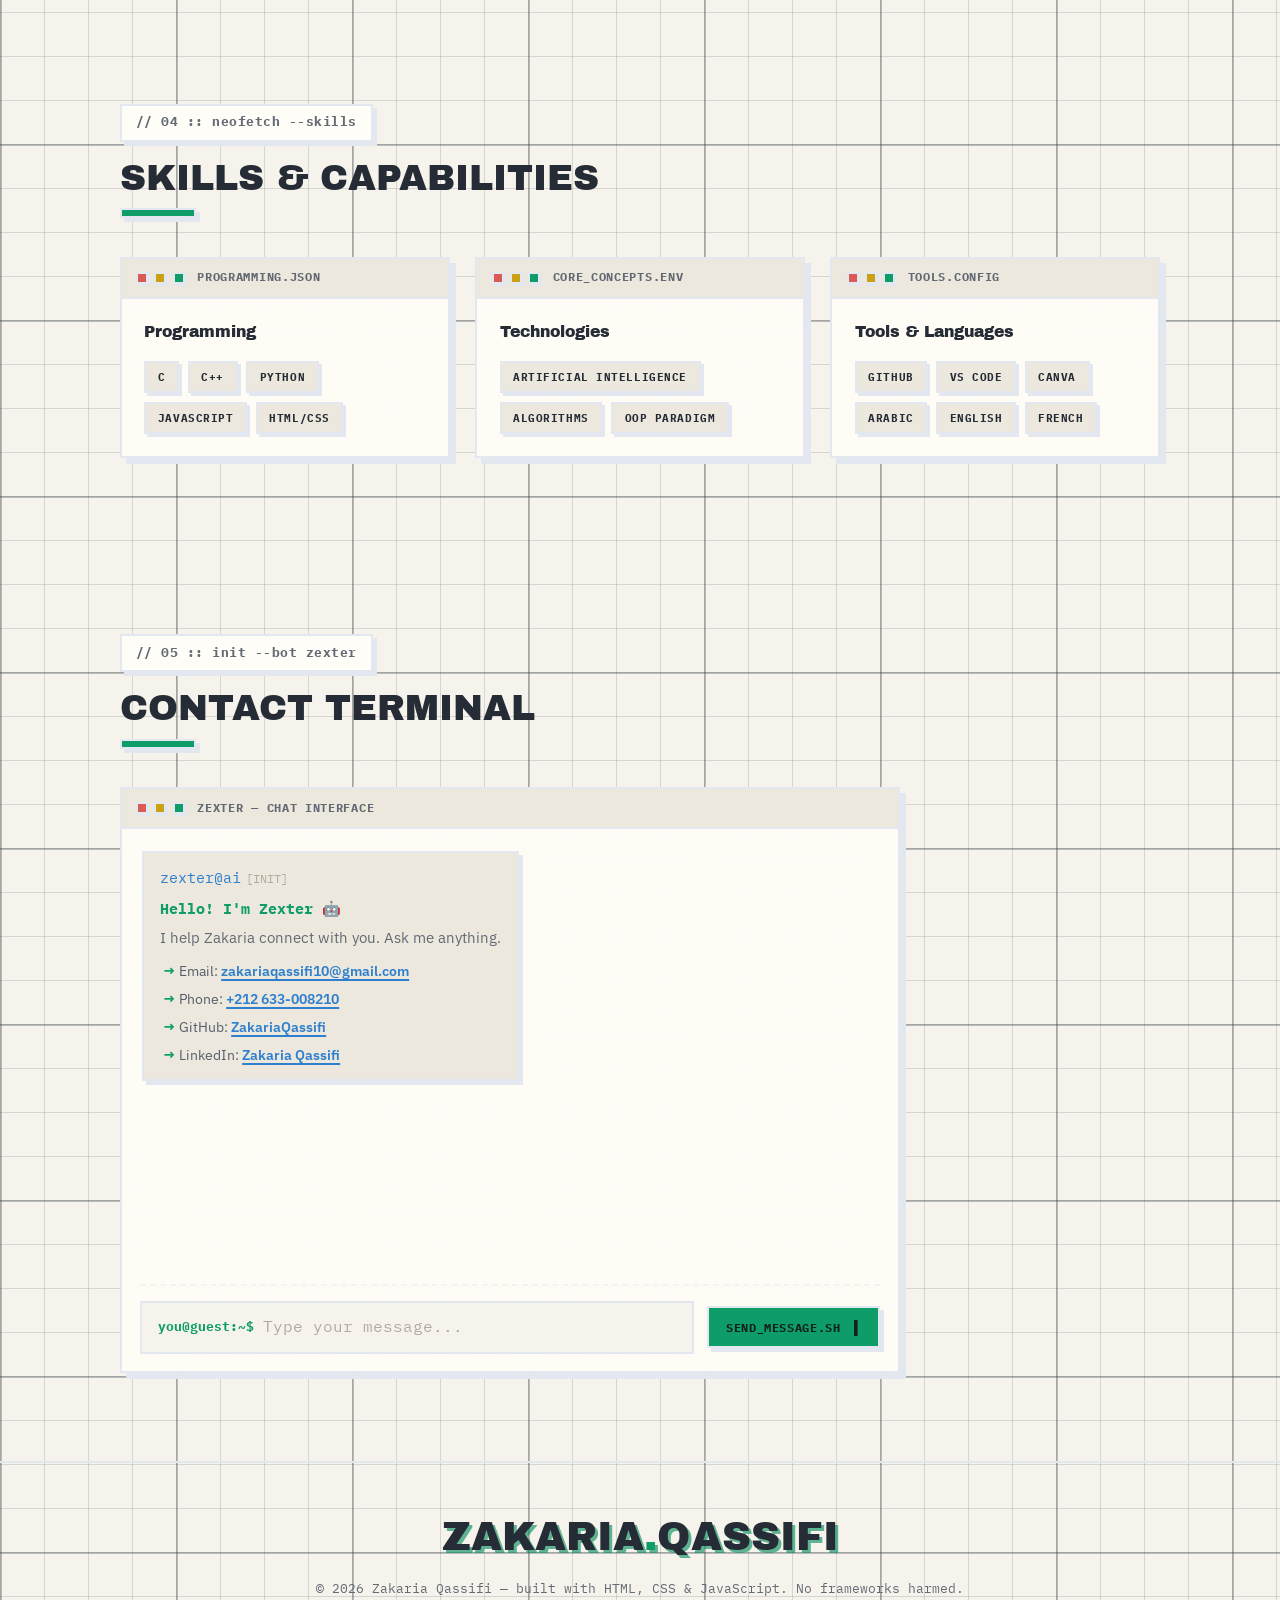
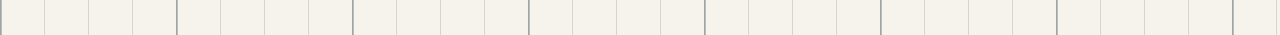
==== commit 6fe7828d: "editin the demo live link for my to do list website" ====
--- a/index.html
+++ b/index.html
@@ -280,7 +280,7 @@
             <div class="tags">
               <span class="tag">JavaScript</span>
               <span class="tag">HTML/CSS</span>
-              <span class="tag tag-link"><a href="https://zakariaqassifi.github.io/my-To-Do-List/" target="_blank" rel="noopener" class="btn-live">Live demo ↗</a></span>
+              <span class="tag tag-link"><a href="https://zakariaqassifi.github.io/My-To-Do-List/" target="_blank" rel="noopener" class="btn-live">Live demo ↗</a></span>
             </div>
           </div>
         </article>
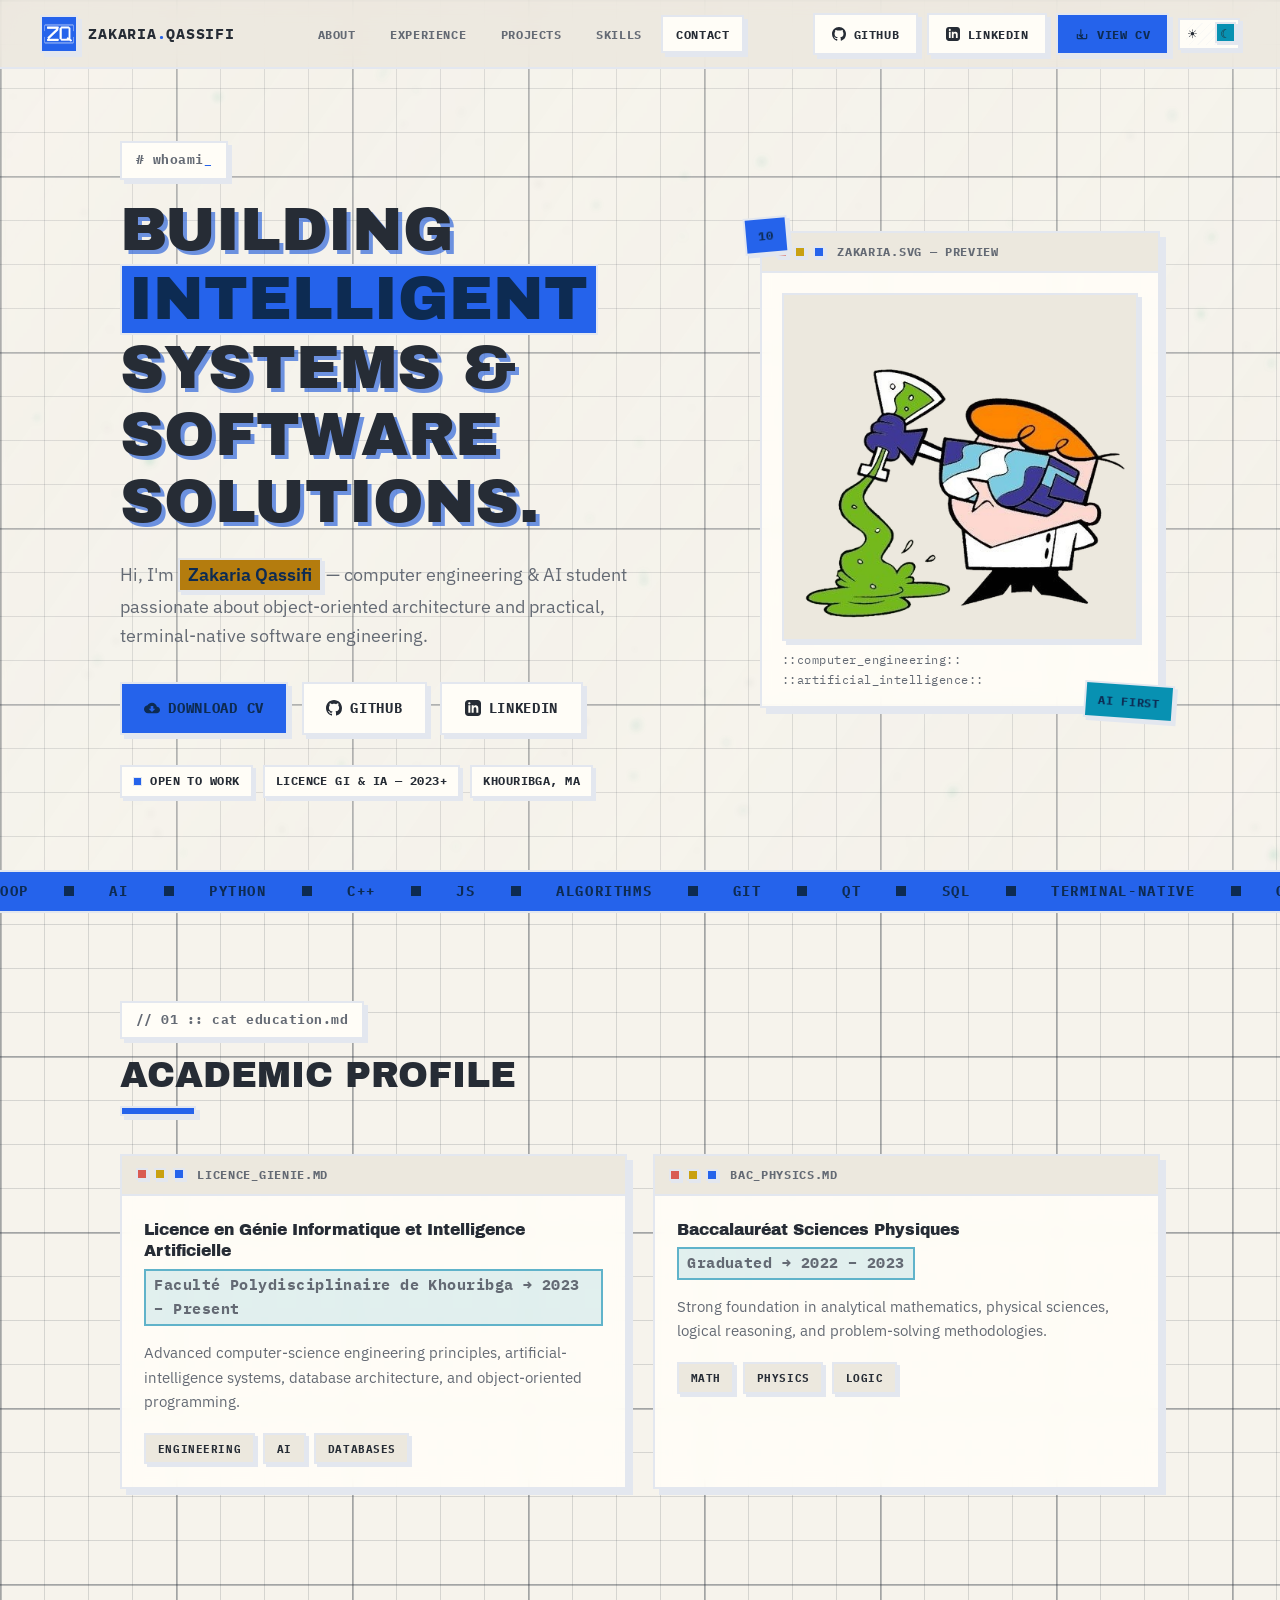
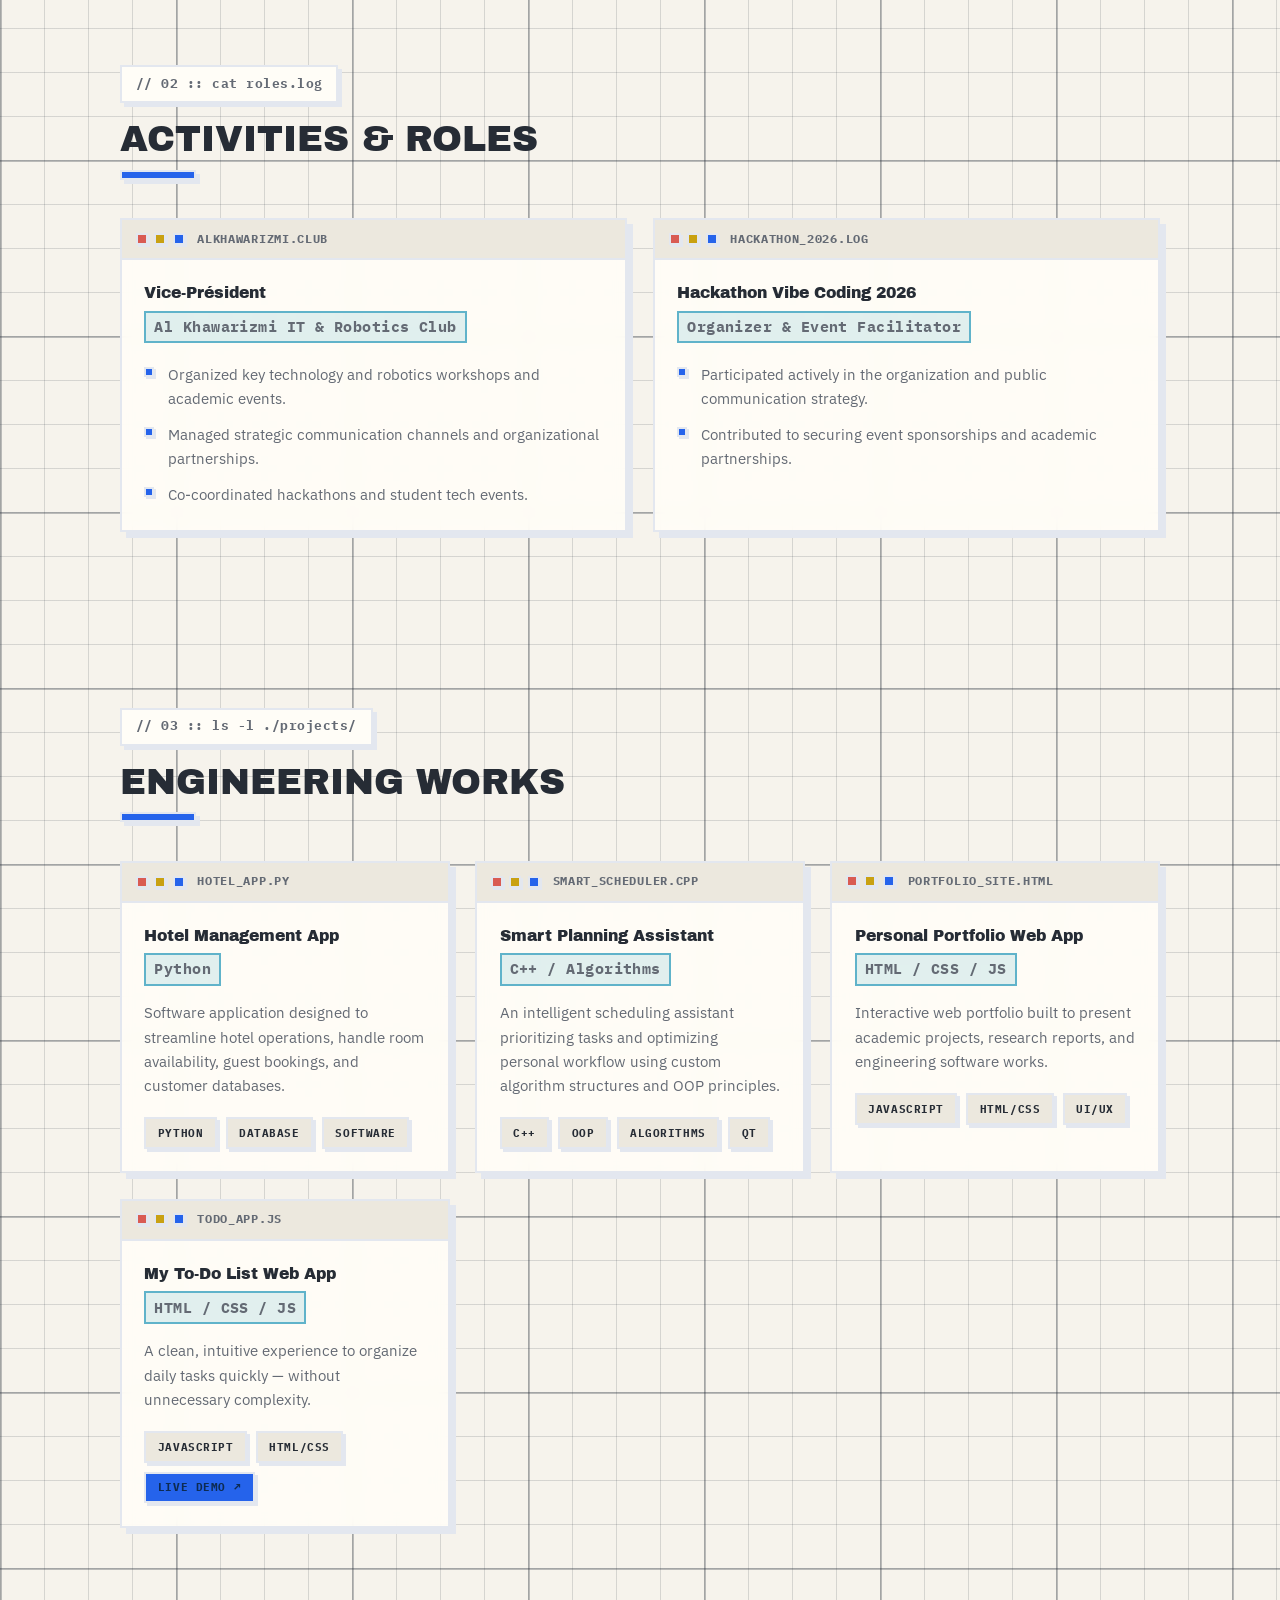
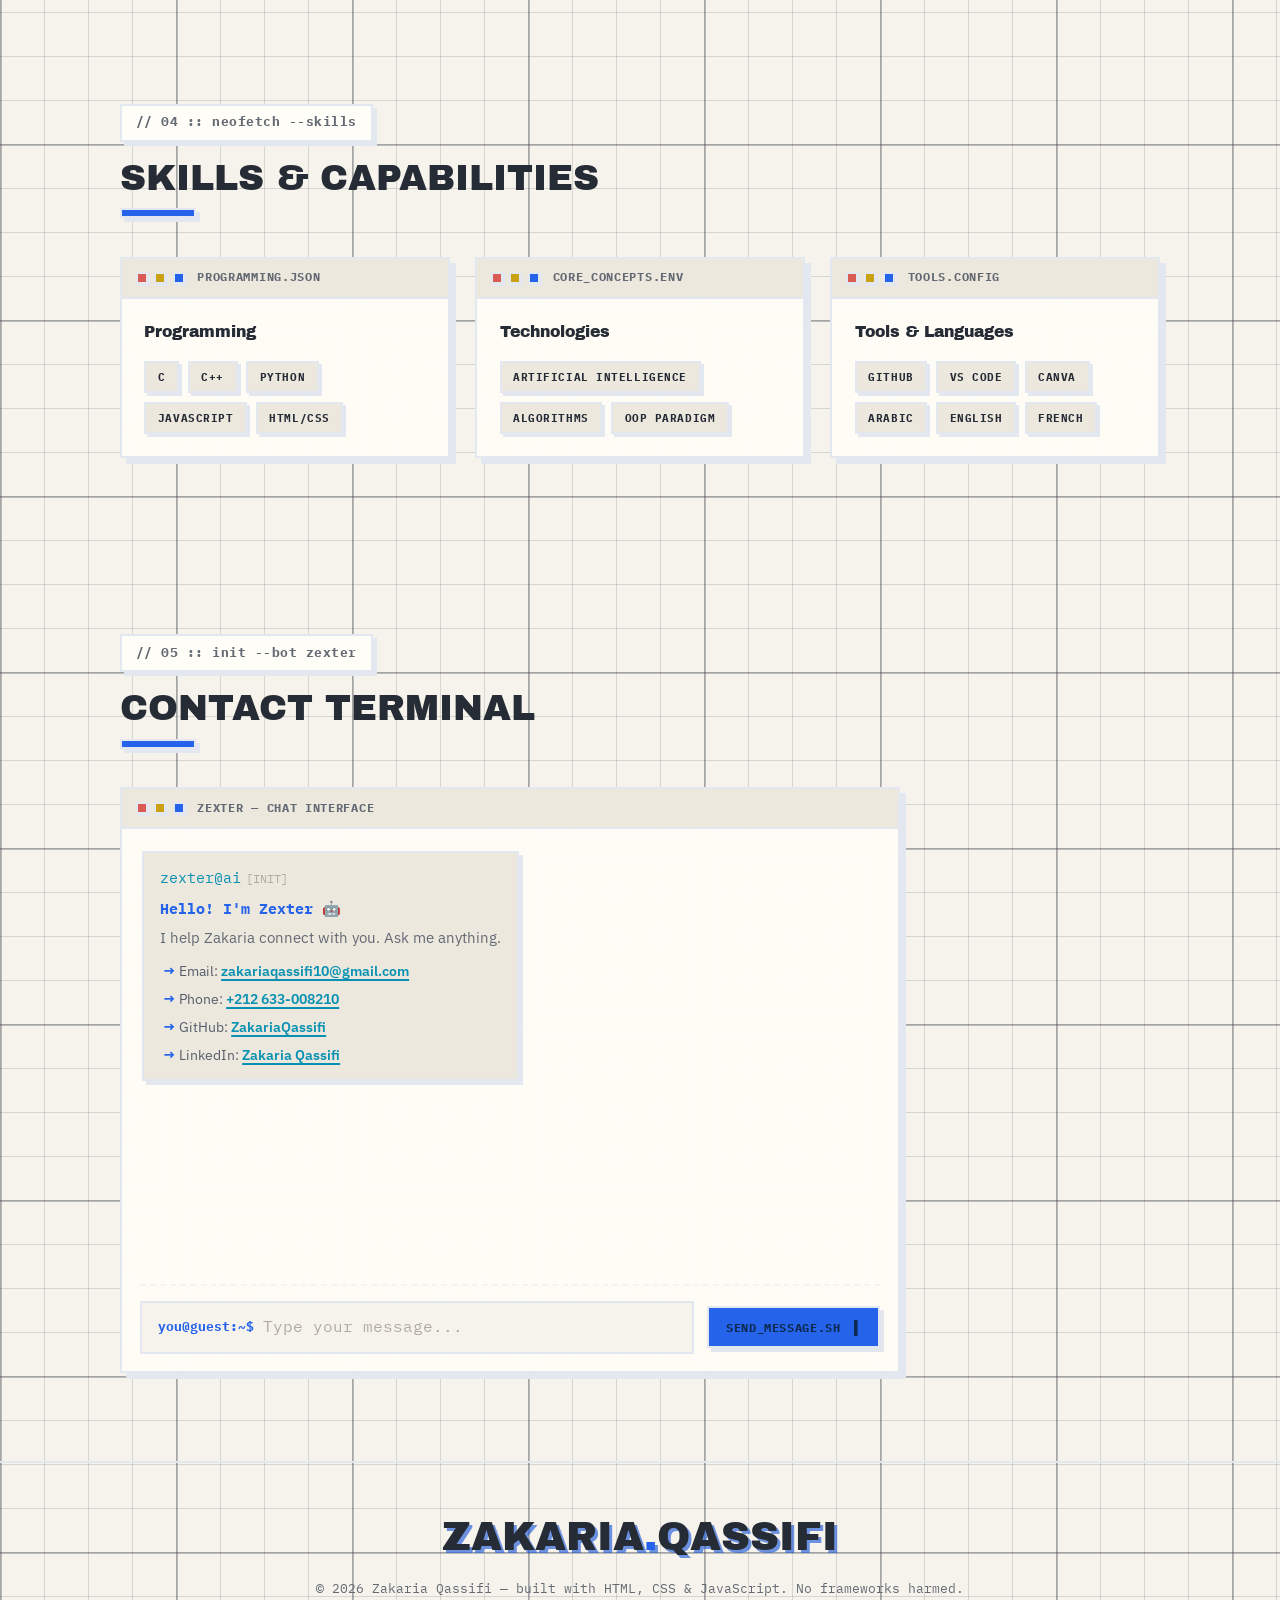
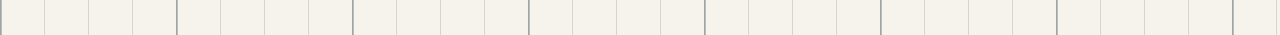
==== commit 584a2581: "Add scroll/hover micro-interactions, scroll progress bar, and scrollspy" ====
--- a/index.html
+++ b/index.html
@@ -20,6 +20,8 @@
   <link rel="icon" type="image/svg+xml" href="logo/ZQlogo.svg">
 </head>
 <body>
+
+  <div class="scroll-progress" aria-hidden="true"></div>
 
   <a class="skip-link" href="#main">Skip to content</a>
 
--- a/styles.css
+++ b/styles.css
@@ -13,12 +13,12 @@
   --text: #a6aeb9;
   --muted: #7e8896;
   --head: #eceef2;
-  --green: #34d399;
-  --blue: #60a5fa;
+  --green: #3b82f6;
+  --blue: #22d3ee;
   --amber: #e8c268;
   --red: #f87171;
   --yellow: #fbd46d;
-  --on-ink: #06301d;
+  --on-ink: #0a2540;
 
   --grid-line: rgba(227, 231, 239, 0.14);
   --grid-major: rgba(227, 231, 239, 0.28);
@@ -51,12 +51,12 @@
   --text: #565e6b;
   --muted: #646a74;
   --head: #262c35;
-  --green: #0e9d68;
-  --blue: #2e7fce;
+  --green: #2563eb;
+  --blue: #0891b2;
   --amber: #b47c0e;
   --red: #d95b53;
   --yellow: #c9a112;
-  --on-ink: #10231b;
+  --on-ink: #0d2b52;
 
   --grid-line: rgba(46, 53, 64, 0.16);
   --grid-major: rgba(46, 53, 64, 0.3);
@@ -557,6 +557,7 @@
   background: var(--green);
   color: var(--on-ink);
   transform: rotate(-5deg);
+  animation: sticker-float 4.2s ease-in-out infinite alternate;
 }
 
 .sticker-blue {
@@ -565,6 +566,13 @@
   background: var(--blue);
   color: var(--on-ink);
   transform: rotate(4deg);
+  animation: sticker-float 4.2s ease-in-out -2.1s infinite alternate;
+}
+
+.portrait { transition: transform 0.35s var(--ease); }
+
+.hero-portrait:hover .portrait {
+  transform: rotate(-0.8deg) scale(1.02);
 }
 
 /* ---------- MARQUEE ---------- */
@@ -630,9 +638,13 @@
 }
 
 .card:hover {
-  transform: translate(-3px, -3px);
+  transform: perspective(900px) translate(-3px, -3px) rotateX(var(--rx, 0deg)) rotateY(var(--ry, 0deg));
   box-shadow: var(--card-shadow-hover);
 }
+
+.card:hover .dot-red { animation: dot-nudge 0.35s var(--ease) infinite alternate; }
+.card:hover .dot-yellow { animation: dot-nudge 0.35s var(--ease) 0.12s infinite alternate; }
+.card:hover .dot-green { animation: dot-nudge 0.35s var(--ease) 0.24s infinite alternate; }
 
 .terminal-head {
   display: flex;
@@ -740,6 +752,14 @@
   letter-spacing: 0.05em;
   text-transform: uppercase;
   color: var(--head);
+  transition: transform 0.15s var(--ease), box-shadow 0.15s var(--ease), background 0.15s, color 0.15s;
+}
+
+.tag:hover {
+  transform: translate(-2px, -2px);
+  background: var(--green);
+  color: var(--on-ink);
+  box-shadow: 4px 4px 0 0 var(--line);
 }
 
 .tag-link { padding: 0; background: var(--green); }
@@ -1020,7 +1040,7 @@
   text-shadow: 3px 3px 0 color-mix(in srgb, var(--green) 60%, var(--grid-line));
 }
 
-.footer-wordmark span { color: var(--green); }
+.footer-wordmark .w-dot { color: var(--green); }
 
 .site-footer p:last-child {
   font-family: var(--font-mono);
@@ -1047,6 +1067,67 @@
 
 @keyframes blink {
   50% { opacity: 0; }
+}
+
+/* ---------- SCROLL PROGRESS ---------- */
+.scroll-progress {
+  position: fixed;
+  top: 0;
+  left: 0;
+  z-index: 150;
+  width: 100%;
+  height: 3px;
+  background: var(--green);
+  transform: scaleX(0);
+  transform-origin: 0 50%;
+  pointer-events: none;
+}
+
+/* ---------- MAGNETIC HERO BUTTONS ---------- */
+.hero-actions .btn-outline:hover,
+.hero-actions .btn-accent:hover {
+  transform: translate(calc(var(--mag-x, 0px) - 2px), calc(var(--mag-y, 0px) - 2px));
+}
+
+/* ---------- SCROLLSPY ---------- */
+.site-nav a.is-active {
+  color: var(--head);
+  border-color: var(--line);
+  background: var(--panel-1);
+  box-shadow: var(--off-sm) var(--off-sm) 0 0 var(--line);
+}
+
+/* ---------- STAGGERED REVEAL CHILDREN ---------- */
+.reveal.visible .stagger {
+  animation: stagger-rise 0.55s var(--ease) backwards;
+  animation-delay: calc(var(--i, 0) * 65ms);
+}
+
+/* ---------- FOOTER WORDMARK WAVE ---------- */
+.footer-wordmark .w-letter {
+  display: inline-block;
+  transition: transform 0.3s var(--ease), color 0.3s;
+  transition-delay: calc(var(--li, 0) * 22ms);
+}
+
+.footer-wordmark:hover .w-letter {
+  transform: translateY(-0.14em);
+  color: var(--green);
+}
+
+/* ---------- KEYFRAMES (MICRO) ---------- */
+@keyframes dot-nudge {
+  to { transform: translateY(-3px); }
+}
+
+@keyframes sticker-float {
+  from { translate: 0 0; }
+  to { translate: 0 -7px; }
+}
+
+@keyframes stagger-rise {
+  from { opacity: 0; transform: translateY(20px); }
+  to { opacity: 1; transform: none; }
 }
 
 /* ---------- RESPONSIVE ---------- */
